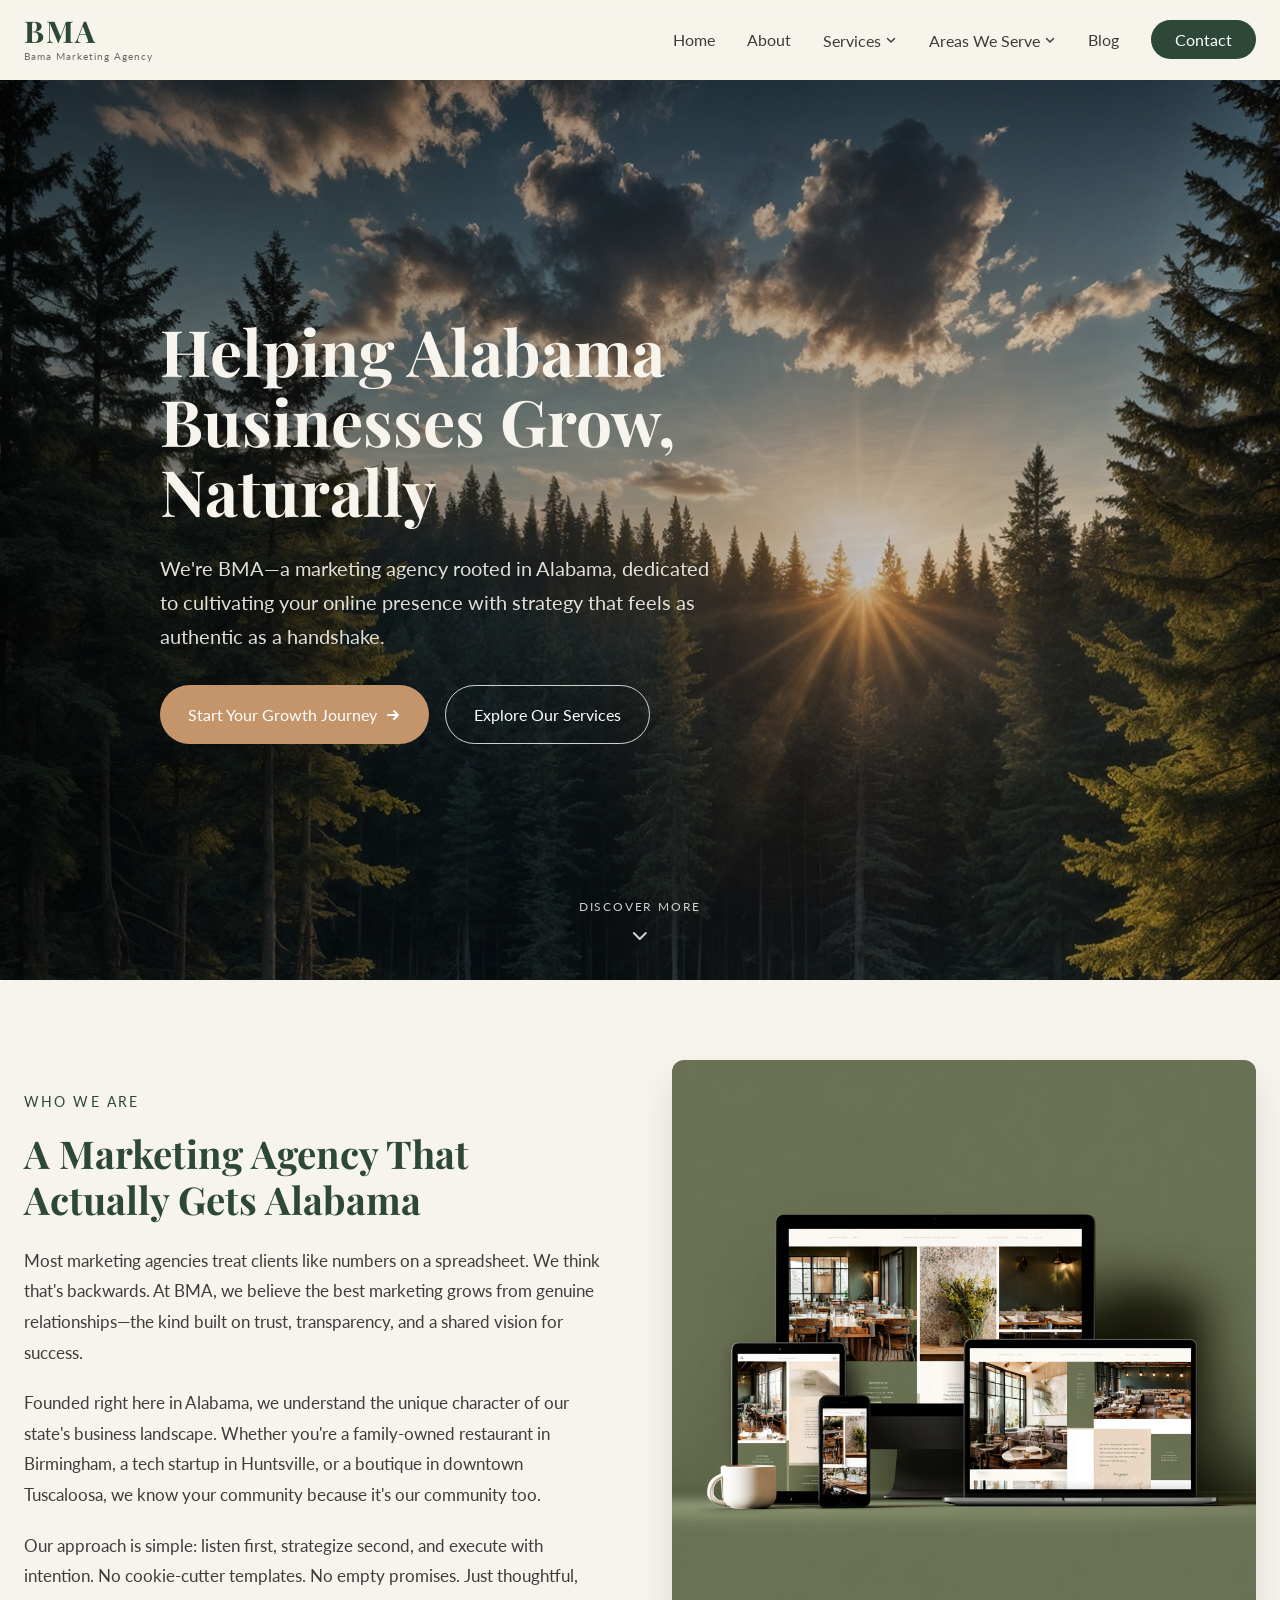
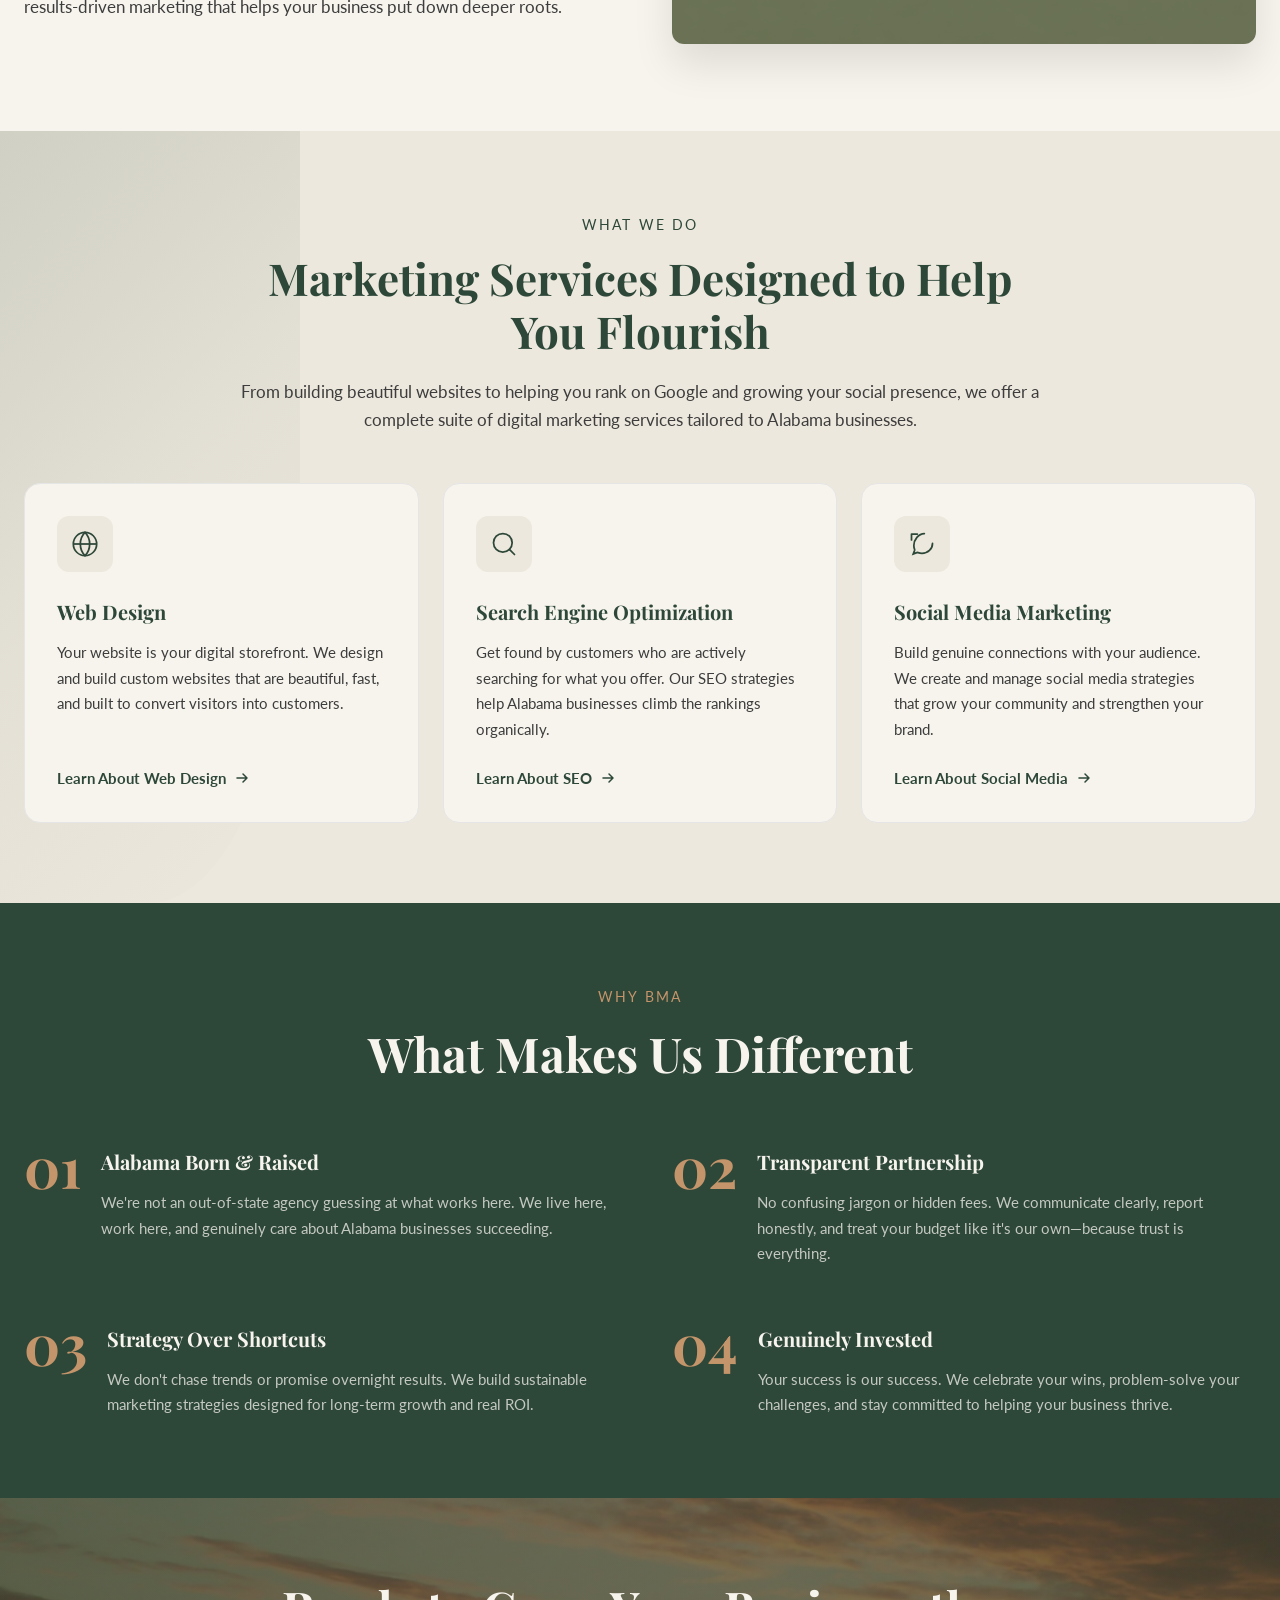
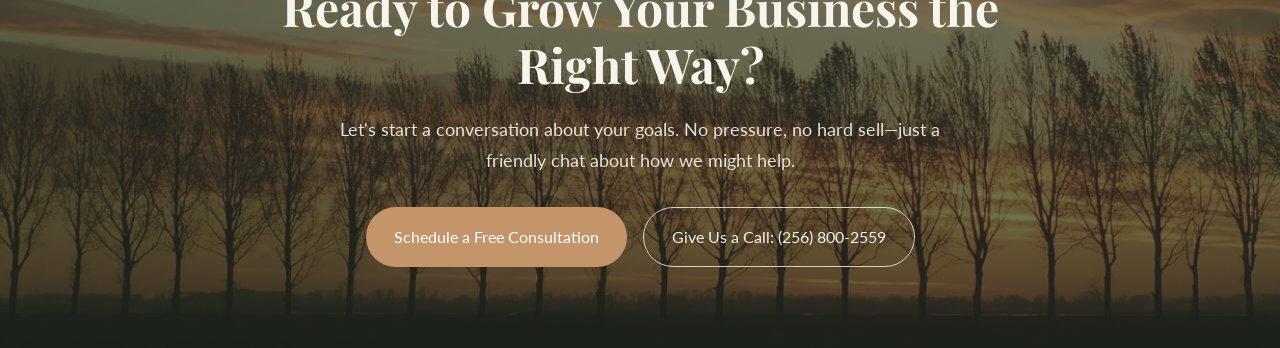
==== index.html @ 67db5b08 "Add consultation CTA section with background image Add "Ready to Grow Your Business the Right Way?" " ====
<!DOCTYPE html>
<html lang="en">
<head>
  <meta charset="UTF-8">
  <meta name="viewport" content="width=device-width, initial-scale=1.0">
  <title>BMA - Bama Marketing Agency</title>
  <link rel="preconnect" href="https://fonts.googleapis.com">
  <link rel="preconnect" href="https://fonts.gstatic.com" crossorigin>
  <link href="https://fonts.googleapis.com/css2?family=Lato:wght@400;700&family=Playfair+Display:wght@700&display=swap" rel="stylesheet">
  <link rel="stylesheet" href="styles.css">
</head>
<body>
  <nav class="main-nav">
    <div class="container">
      <!-- Logo -->
      <a href="/" class="logo">
        <span class="logo-text">BMA</span>
        <span class="logo-subtext">Bama Marketing Agency</span>
      </a>

      <!-- Desktop Navigation -->
      <ul class="nav-links">
        <li><a href="/" class="nav-link">Home</a></li>
        <li><a href="/about" class="nav-link">About</a></li>

        <!-- Services Dropdown -->
        <li class="dropdown">
          <button class="nav-link dropdown-trigger">
            Services
            <svg class="dropdown-chevron" width="12" height="12" viewBox="0 0 12 12" fill="none" xmlns="http://www.w3.org/2000/svg">
              <path d="M2.5 4.5L6 8L9.5 4.5" stroke="currentColor" stroke-width="1.5" stroke-linecap="round" stroke-linejoin="round"/>
            </svg>
          </button>
          <div class="dropdown-panel">
            <a href="/services/web-design" class="dropdown-link">Web Design</a>
            <a href="/services/seo" class="dropdown-link">SEO</a>
            <a href="/services/social-media" class="dropdown-link">Social Media</a>
          </div>
        </li>

        <!-- Areas Dropdown -->
        <li class="dropdown">
          <button class="nav-link dropdown-trigger">
            Areas We Serve
            <svg class="dropdown-chevron" width="12" height="12" viewBox="0 0 12 12" fill="none" xmlns="http://www.w3.org/2000/svg">
              <path d="M2.5 4.5L6 8L9.5 4.5" stroke="currentColor" stroke-width="1.5" stroke-linecap="round" stroke-linejoin="round"/>
            </svg>
          </button>
          <div class="dropdown-panel">
            <a href="/areas/huntsville" class="dropdown-link">Huntsville</a>
            <a href="/areas/birmingham" class="dropdown-link">Birmingham</a>
            <a href="/areas/tuscaloosa" class="dropdown-link">Tuscaloosa</a>
          </div>
        </li>

        <li><a href="/blog" class="nav-link">Blog</a></li>

        <li><a href="/contact" class="contact-btn">Contact</a></li>
      </ul>

      <!-- Mobile Menu Toggle -->
      <button class="mobile-menu-toggle" aria-label="Toggle mobile menu" aria-expanded="false">
        <span class="hamburger-icon">
          <span class="hamburger-line"></span>
          <span class="hamburger-line"></span>
          <span class="hamburger-line"></span>
        </span>
      </button>
    </div>
  </nav>

  <!-- Mobile Menu Overlay -->
  <div class="mobile-menu">
    <a href="/" class="mobile-nav-link">Home</a>
    <a href="/about" class="mobile-nav-link">About</a>

    <!-- Mobile Services Accordion -->
    <div class="mobile-accordion">
      <button class="mobile-accordion-header">
        Services
        <svg class="accordion-chevron" width="16" height="16" viewBox="0 0 12 12" fill="none" xmlns="http://www.w3.org/2000/svg">
          <path d="M2.5 4.5L6 8L9.5 4.5" stroke="currentColor" stroke-width="1.5" stroke-linecap="round" stroke-linejoin="round"/>
        </svg>
      </button>
      <div class="mobile-accordion-content">
        <a href="/services/web-design" class="mobile-accordion-link">Web Design</a>
        <a href="/services/seo" class="mobile-accordion-link">SEO</a>
        <a href="/services/social-media" class="mobile-accordion-link">Social Media</a>
      </div>
    </div>

    <!-- Mobile Areas Accordion -->
    <div class="mobile-accordion">
      <button class="mobile-accordion-header">
        Areas We Serve
        <svg class="accordion-chevron" width="16" height="16" viewBox="0 0 12 12" fill="none" xmlns="http://www.w3.org/2000/svg">
          <path d="M2.5 4.5L6 8L9.5 4.5" stroke="currentColor" stroke-width="1.5" stroke-linecap="round" stroke-linejoin="round"/>
        </svg>
      </button>
      <div class="mobile-accordion-content">
        <a href="/areas/huntsville" class="mobile-accordion-link">Huntsville</a>
        <a href="/areas/birmingham" class="mobile-accordion-link">Birmingham</a>
        <a href="/areas/tuscaloosa" class="mobile-accordion-link">Tuscaloosa</a>
      </div>
    </div>

    <a href="/blog" class="mobile-nav-link">Blog</a>

    <a href="/contact" class="mobile-contact-btn">Contact</a>
  </div>

  <!-- Main Content -->
  <main class="main-content">
    <!-- Hero Section -->
    <section class="hero">
      <div class="hero-background">
        <img src="images/forest.jpg" alt="Alabama forest landscape at sunset" class="hero-bg-image">
        <div class="hero-overlay"></div>
      </div>
      <div class="hero-content">
        <h1 class="hero-title">Helping Alabama Businesses Grow, Naturally</h1>
        <p class="hero-subtitle">We're BMA—a marketing agency rooted in Alabama, dedicated to cultivating your online presence with strategy that feels as authentic as a handshake.</p>
        <div class="hero-buttons">
          <a href="/contact" class="btn btn-primary">
            Start Your Growth Journey
            <svg width="16" height="16" viewBox="0 0 16 16" fill="none" xmlns="http://www.w3.org/2000/svg">
              <path d="M3 8H13M13 8L9 4M13 8L9 12" stroke="currentColor" stroke-width="2" stroke-linecap="round" stroke-linejoin="round"/>
            </svg>
          </a>
          <a href="/services" class="btn btn-outline">Explore Our Services</a>
        </div>
      </div>
      <div class="hero-scroll-indicator">
        <span>DISCOVER MORE</span>
        <svg width="24" height="24" viewBox="0 0 24 24" fill="none" xmlns="http://www.w3.org/2000/svg">
          <path d="M6 9L12 15L18 9" stroke="currentColor" stroke-width="2" stroke-linecap="round" stroke-linejoin="round"/>
        </svg>
      </div>
    </section>

    <!-- Who We Are Section -->
    <section class="about-section" id="about">
      <div class="about-container">
        <div class="about-content">
          <span class="section-label">Who We Are</span>
          <h2 class="about-title">A Marketing Agency That Actually Gets Alabama</h2>
          <div class="about-text">
            <p>Most marketing agencies treat clients like numbers on a spreadsheet. We think that's backwards. At BMA, we believe the best marketing grows from genuine relationships—the kind built on trust, transparency, and a shared vision for success.</p>
            <p>Founded right here in Alabama, we understand the unique character of our state's business landscape. Whether you're a family-owned restaurant in Birmingham, a tech startup in Huntsville, or a boutique in downtown Tuscaloosa, we know your community because it's our community too.</p>
            <p>Our approach is simple: listen first, strategize second, and execute with intention. No cookie-cutter templates. No empty promises. Just thoughtful, results-driven marketing that helps your business put down deeper roots.</p>
          </div>
        </div>
        <div class="about-image">
          <img src="images/showcase.png" alt="BMA website displayed on multiple devices">
        </div>
      </div>
    </section>

    <!-- Services Section -->
    <section class="services-section" id="services">
      <div class="services-decoration"></div>
      <div class="services-container">
        <div class="services-header">
          <span class="section-label">What We Do</span>
          <h2 class="services-title">Marketing Services Designed to Help You Flourish</h2>
          <p class="services-subtitle">From building beautiful websites to helping you rank on Google and growing your social presence, we offer a complete suite of digital marketing services tailored to Alabama businesses.</p>
        </div>

        <div class="services-grid">
          <!-- Web Design Card -->
          <div class="service-card">
            <div class="service-icon">
              <svg width="28" height="28" viewBox="0 0 24 24" fill="none" xmlns="http://www.w3.org/2000/svg">
                <circle cx="12" cy="12" r="10" stroke="currentColor" stroke-width="1.5"/>
                <path d="M2 12H22" stroke="currentColor" stroke-width="1.5"/>
                <path d="M12 2C14.5 4.5 16 8 16 12C16 16 14.5 19.5 12 22C9.5 19.5 8 16 8 12C8 8 9.5 4.5 12 2Z" stroke="currentColor" stroke-width="1.5"/>
              </svg>
            </div>
            <h3 class="service-title">Web Design</h3>
            <p class="service-description">Your website is your digital storefront. We design and build custom websites that are beautiful, fast, and built to convert visitors into customers.</p>
            <a href="/services/web-design" class="service-link">
              Learn About Web Design
              <svg width="16" height="16" viewBox="0 0 16 16" fill="none" xmlns="http://www.w3.org/2000/svg">
                <path d="M3 8H13M13 8L9 4M13 8L9 12" stroke="currentColor" stroke-width="1.5" stroke-linecap="round" stroke-linejoin="round"/>
              </svg>
            </a>
          </div>

          <!-- SEO Card -->
          <div class="service-card">
            <div class="service-icon">
              <svg width="28" height="28" viewBox="0 0 24 24" fill="none" xmlns="http://www.w3.org/2000/svg">
                <circle cx="11" cy="11" r="8" stroke="currentColor" stroke-width="1.5"/>
                <path d="M21 21L16.65 16.65" stroke="currentColor" stroke-width="1.5" stroke-linecap="round"/>
              </svg>
            </div>
            <h3 class="service-title">Search Engine Optimization</h3>
            <p class="service-description">Get found by customers who are actively searching for what you offer. Our SEO strategies help Alabama businesses climb the rankings organically.</p>
            <a href="/services/seo" class="service-link">
              Learn About SEO
              <svg width="16" height="16" viewBox="0 0 16 16" fill="none" xmlns="http://www.w3.org/2000/svg">
                <path d="M3 8H13M13 8L9 4M13 8L9 12" stroke="currentColor" stroke-width="1.5" stroke-linecap="round" stroke-linejoin="round"/>
              </svg>
            </a>
          </div>

          <!-- Social Media Card -->
          <div class="service-card">
            <div class="service-icon">
              <svg width="28" height="28" viewBox="0 0 24 24" fill="none" xmlns="http://www.w3.org/2000/svg">
                <path d="M21 11.5C21 16.1944 16.9706 20 12 20C10.8053 20 9.66406 19.7853 8.61538 19.3953C8.28173 19.2673 7.91203 19.2524 7.56771 19.3535L4.5 20.5L5.64646 17.4326C5.74724 17.1194 5.73711 16.7753 5.61726 16.4656C5.22069 15.4639 5 14.3696 5 13.2222C5 8.50904 9.02944 3 14 3" stroke="currentColor" stroke-width="1.5" stroke-linecap="round"/>
                <path d="M3 8.5L3 3.5L8 3.5" stroke="currentColor" stroke-width="1.5" stroke-linecap="round" stroke-linejoin="round"/>
              </svg>
            </div>
            <h3 class="service-title">Social Media Marketing</h3>
            <p class="service-description">Build genuine connections with your audience. We create and manage social media strategies that grow your community and strengthen your brand.</p>
            <a href="/services/social-media" class="service-link">
              Learn About Social Media
              <svg width="16" height="16" viewBox="0 0 16 16" fill="none" xmlns="http://www.w3.org/2000/svg">
                <path d="M3 8H13M13 8L9 4M13 8L9 12" stroke="currentColor" stroke-width="1.5" stroke-linecap="round" stroke-linejoin="round"/>
              </svg>
            </a>
          </div>
        </div>
      </div>
    </section>

    <!-- Why BMA Section -->
    <section class="why-section" id="why-bma">
      <div class="why-container">
        <div class="why-header">
          <span class="section-label section-label-light">Why BMA</span>
          <h2 class="why-title">What Makes Us Different</h2>
        </div>

        <div class="why-grid">
          <!-- Item 01 -->
          <div class="why-item">
            <span class="why-number">01</span>
            <div class="why-content">
              <h3 class="why-item-title">Alabama Born &amp; Raised</h3>
              <p class="why-item-text">We're not an out-of-state agency guessing at what works here. We live here, work here, and genuinely care about Alabama businesses succeeding.</p>
            </div>
          </div>

          <!-- Item 02 -->
          <div class="why-item">
            <span class="why-number">02</span>
            <div class="why-content">
              <h3 class="why-item-title">Transparent Partnership</h3>
              <p class="why-item-text">No confusing jargon or hidden fees. We communicate clearly, report honestly, and treat your budget like it's our own—because trust is everything.</p>
            </div>
          </div>

          <!-- Item 03 -->
          <div class="why-item">
            <span class="why-number">03</span>
            <div class="why-content">
              <h3 class="why-item-title">Strategy Over Shortcuts</h3>
              <p class="why-item-text">We don't chase trends or promise overnight results. We build sustainable marketing strategies designed for long-term growth and real ROI.</p>
            </div>
          </div>

          <!-- Item 04 -->
          <div class="why-item">
            <span class="why-number">04</span>
            <div class="why-content">
              <h3 class="why-item-title">Genuinely Invested</h3>
              <p class="why-item-text">Your success is our success. We celebrate your wins, problem-solve your challenges, and stay committed to helping your business thrive.</p>
            </div>
          </div>
        </div>
      </div>
    </section>

    <!-- Consultation CTA Section -->
    <section class="consultation-section" id="consultation">
      <div class="consultation-background">
        <img src="images/treeline.jpg" alt="Alabama treeline at sunset" class="consultation-bg-image">
        <div class="consultation-overlay"></div>
      </div>
      <div class="consultation-content">
        <h2 class="consultation-title">Ready to Grow Your Business the Right Way?</h2>
        <p class="consultation-subtitle">Let's start a conversation about your goals. No pressure, no hard sell—just a friendly chat about how we might help.</p>
        <div class="consultation-buttons">
          <a href="/contact" class="btn btn-primary">Schedule a Free Consultation</a>
          <a href="tel:2568002559" class="btn btn-outline-light">Give Us a Call: (256) 800-2559</a>
        </div>
      </div>
    </section>
  </main>

  <script src="script.js"></script>
</body>
</html>
---- styles.css ----
/* ===================================
   CSS Variables & Base Styles
   =================================== */

:root {
  /* Colors */
  --deep-forest-green: #2D4739;
  --warm-cream: #F7F4ED;
  --charcoal-brown: #3D3D3D;
  --warm-gray: #6B6B6B;
  --light-sand: #EDE8DD;
  --border-color: #E5E5E5;
  --terracotta: #C4956A;
  --terracotta-hover: #B8895E;

  /* Typography */
  --font-heading: 'Playfair Display', serif;
  --font-body: 'Lato', sans-serif;

  /* Spacing */
  --header-height: 80px;
  --container-padding: 1.5rem;
  --nav-gap: 2rem;
}

/* Reset */
*,
*::before,
*::after {
  box-sizing: border-box;
  margin: 0;
  padding: 0;
}

body {
  font-family: var(--font-body);
  background-color: var(--warm-cream);
  color: var(--charcoal-brown);
  line-height: 1.6;
}

a {
  text-decoration: none;
  color: inherit;
}

button {
  background: none;
  border: none;
  cursor: pointer;
  font-family: inherit;
}

ul {
  list-style: none;
}

/* ===================================
   Animations
   =================================== */

@keyframes fadeIn {
  from {
    opacity: 0;
    transform: translateY(10px);
  }
  to {
    opacity: 1;
    transform: translateY(0);
  }
}

.fade-in {
  animation: fadeIn 0.3s ease-out forwards;
}

/* ===================================
   Main Navigation
   =================================== */

.main-nav {
  position: fixed;
  top: 0;
  left: 0;
  right: 0;
  height: var(--header-height);
  background-color: rgba(247, 244, 237, 0.95);
  backdrop-filter: blur(8px);
  -webkit-backdrop-filter: blur(8px);
  z-index: 50;
  transition: background-color 0.3s ease, box-shadow 0.3s ease;
}

.main-nav.scrolled {
  background-color: var(--warm-cream);
  box-shadow: 0 4px 6px rgba(0, 0, 0, 0.1);
}

.main-nav .container {
  max-width: 1280px;
  margin: 0 auto;
  padding: 0 var(--container-padding);
  height: 100%;
  display: flex;
  align-items: center;
  justify-content: space-between;
}

/* ===================================
   Logo
   =================================== */

.logo {
  display: flex;
  flex-direction: column;
  text-decoration: none;
}

.logo-text {
  font-family: var(--font-heading);
  font-size: 1.875rem;
  font-weight: 700;
  color: var(--deep-forest-green);
  letter-spacing: 0.05em;
  line-height: 1;
}

.logo-subtext {
  font-family: var(--font-body);
  font-size: 10px;
  color: var(--warm-gray);
  letter-spacing: 0.1em;
  margin-top: 2px;
}

/* ===================================
   Desktop Navigation Links
   =================================== */

.nav-links {
  display: none;
  align-items: center;
  gap: var(--nav-gap);
}

@media (min-width: 1024px) {
  .nav-links {
    display: flex;
  }
}

.nav-link {
  font-family: var(--font-body);
  font-weight: 400;
  color: var(--charcoal-brown);
  position: relative;
  padding: 0.5rem 0;
  transition: color 0.2s ease;
  display: inline-flex;
  align-items: center;
  gap: 0.25rem;
}

.nav-link:hover {
  color: var(--deep-forest-green);
}

/* Underline animation for regular nav links */
.nav-links > li > a.nav-link::after {
  content: '';
  position: absolute;
  bottom: 0;
  left: 0;
  width: 100%;
  height: 2px;
  background: var(--deep-forest-green);
  transform: scaleX(0);
  transform-origin: right;
  transition: transform 0.3s ease;
}

.nav-links > li > a.nav-link:hover::after {
  transform: scaleX(1);
  transform-origin: left;
}

/* ===================================
   Dropdown Menu
   =================================== */

.dropdown {
  position: relative;
}

.dropdown-trigger {
  font-size: 1rem;
  display: inline-flex;
  align-items: center;
  gap: 0.25rem;
}

.dropdown-chevron {
  transition: transform 0.2s ease;
}

.dropdown:hover .dropdown-chevron,
.dropdown.keyboard-open .dropdown-chevron {
  transform: rotate(180deg);
}

.dropdown-panel {
  position: absolute;
  top: 100%;
  left: 50%;
  transform: translateX(-50%);
  padding-top: 8px;
  visibility: hidden;
  opacity: 0;
  transition: opacity 0.2s ease, visibility 0.2s ease;
}

.dropdown:hover .dropdown-panel,
.dropdown.keyboard-open .dropdown-panel {
  visibility: visible;
  opacity: 1;
}

.dropdown-panel::before {
  content: '';
  position: absolute;
  top: 0;
  left: 0;
  right: 0;
  height: 8px;
}

.dropdown-panel > a {
  display: block;
}

.dropdown-panel > a:first-child {
  border-radius: 12px 12px 0 0;
}

.dropdown-panel > a:last-child {
  border-radius: 0 0 12px 12px;
}

.dropdown-panel {
  width: 12rem;
}

.dropdown-panel > .dropdown-link:first-child {
  border-radius: 12px 12px 0 0;
}

.dropdown-panel > .dropdown-link:last-child {
  border-radius: 0 0 12px 12px;
}

/* Inner dropdown container */
.dropdown-panel {
  background: var(--warm-cream);
  border: 1px solid var(--border-color);
  border-radius: 12px;
  box-shadow: 0 10px 25px rgba(0, 0, 0, 0.15);
  padding: 8px 0;
  overflow: hidden;
}

.dropdown-link {
  display: block;
  padding: 12px 16px;
  color: var(--charcoal-brown);
  transition: background-color 0.2s ease, color 0.2s ease;
}

.dropdown-link:hover {
  background-color: var(--light-sand);
  color: var(--deep-forest-green);
}

/* ===================================
   Contact Button (Desktop)
   =================================== */

.contact-btn {
  background-color: var(--deep-forest-green);
  color: white !important;
  border-radius: 9999px;
  padding: 10px 24px;
  transition: background-color 0.2s ease;
}

.contact-btn:hover {
  background-color: rgba(45, 71, 57, 0.9);
}

/* Remove underline effect from contact button */
.contact-btn::after {
  display: none !important;
}

/* ===================================
   Mobile Menu Toggle
   =================================== */

.mobile-menu-toggle {
  display: flex;
  align-items: center;
  justify-content: center;
  width: 24px;
  height: 24px;
  padding: 0;
  z-index: 60;
}

@media (min-width: 1024px) {
  .mobile-menu-toggle {
    display: none;
  }
}

.hamburger-icon {
  display: flex;
  flex-direction: column;
  justify-content: space-between;
  width: 24px;
  height: 18px;
  position: relative;
}

.hamburger-line {
  display: block;
  width: 100%;
  height: 2px;
  background-color: var(--deep-forest-green);
  border-radius: 2px;
  transition: transform 0.3s ease, opacity 0.3s ease;
}

/* Hamburger to X animation */
.mobile-menu-toggle.active .hamburger-line:nth-child(1) {
  transform: translateY(8px) rotate(45deg);
}

.mobile-menu-toggle.active .hamburger-line:nth-child(2) {
  opacity: 0;
}

.mobile-menu-toggle.active .hamburger-line:nth-child(3) {
  transform: translateY(-8px) rotate(-45deg);
}

/* ===================================
   Mobile Menu Overlay
   =================================== */

.mobile-menu {
  position: fixed;
  top: var(--header-height);
  left: 0;
  right: 0;
  bottom: 0;
  background-color: var(--warm-cream);
  z-index: 40;
  display: none;
  flex-direction: column;
  align-items: center;
  padding-top: 32px;
  gap: 24px;
  overflow-y: auto;
}

.mobile-menu.active {
  display: flex;
  animation: fadeIn 0.3s ease-out forwards;
}

@media (min-width: 1024px) {
  .mobile-menu {
    display: none !important;
  }
}

/* ===================================
   Mobile Navigation Links
   =================================== */

.mobile-nav-link {
  font-family: var(--font-heading);
  font-size: 1.25rem;
  color: var(--charcoal-brown);
  transition: color 0.2s ease;
}

.mobile-nav-link:hover {
  color: var(--deep-forest-green);
}

/* ===================================
   Mobile Accordion
   =================================== */

.mobile-accordion {
  width: 100%;
  text-align: center;
}

.mobile-accordion-header {
  font-family: var(--font-heading);
  font-size: 1.25rem;
  color: var(--charcoal-brown);
  width: 100%;
  padding: 0 32px;
  display: inline-flex;
  align-items: center;
  justify-content: center;
  gap: 0.5rem;
  transition: color 0.2s ease;
}

.mobile-accordion-header:hover {
  color: var(--deep-forest-green);
}

.accordion-chevron {
  transition: transform 0.3s ease;
}

.mobile-accordion.active .accordion-chevron {
  transform: rotate(180deg);
}

.mobile-accordion-content {
  display: none;
  flex-direction: column;
  align-items: center;
  gap: 8px;
  padding: 16px 16px 0 16px;
  animation: fadeIn 0.3s ease-out forwards;
}

.mobile-accordion.active .mobile-accordion-content {
  display: flex;
}

.mobile-accordion-link {
  font-family: var(--font-body);
  font-size: 18px;
  color: var(--warm-gray);
  transition: color 0.2s ease;
}

.mobile-accordion-link:hover {
  color: var(--deep-forest-green);
}

/* ===================================
   Mobile Contact Button
   =================================== */

.mobile-contact-btn {
  background-color: var(--deep-forest-green);
  color: white;
  border-radius: 9999px;
  padding: 24px 32px;
  font-size: 18px;
  margin-top: 16px;
  transition: background-color 0.2s ease;
}

.mobile-contact-btn:hover {
  background-color: rgba(45, 71, 57, 0.9);
}

/* ===================================
   Main Content
   =================================== */

.main-content {
  padding-top: var(--header-height);
}

/* ===================================
   Hero Section
   =================================== */

.hero {
  position: relative;
  min-height: 100vh;
  display: flex;
  flex-direction: column;
  justify-content: center;
  overflow: hidden;
}

.hero-background {
  position: absolute;
  inset: 0;
  z-index: -1;
}

.hero-bg-image {
  width: 100%;
  height: 100%;
  object-fit: cover;
  object-position: center;
}

.hero-overlay {
  position: absolute;
  inset: 0;
  background: linear-gradient(
    to right,
    rgba(0, 0, 0, 0.5) 0%,
    rgba(0, 0, 0, 0.3) 50%,
    rgba(0, 0, 0, 0.1) 100%
  );
}

.hero-content {
  position: relative;
  z-index: 1;
  max-width: 700px;
  padding: 2rem var(--container-padding);
  margin-left: 5%;
}

@media (min-width: 768px) {
  .hero-content {
    margin-left: 8%;
    padding: 2rem;
  }
}

@media (min-width: 1024px) {
  .hero-content {
    margin-left: 10%;
  }
}

.hero-title {
  font-family: var(--font-heading);
  font-size: clamp(2.5rem, 5vw, 4rem);
  font-weight: 700;
  color: var(--warm-cream);
  line-height: 1.1;
  margin-bottom: 1.5rem;
}

.hero-subtitle {
  font-family: var(--font-body);
  font-size: clamp(1rem, 2vw, 1.25rem);
  color: rgba(247, 244, 237, 0.9);
  line-height: 1.7;
  margin-bottom: 2rem;
  max-width: 550px;
}

/* Hero Buttons */
.hero-buttons {
  display: flex;
  flex-wrap: wrap;
  gap: 1rem;
}

.btn {
  display: inline-flex;
  align-items: center;
  justify-content: center;
  gap: 0.5rem;
  font-family: var(--font-body);
  font-size: 1rem;
  font-weight: 400;
  padding: 1rem 1.75rem;
  border-radius: 9999px;
  transition: all 0.2s ease;
  text-decoration: none;
}

.btn-primary {
  background-color: var(--terracotta);
  color: white;
}

.btn-primary:hover {
  background-color: var(--terracotta-hover);
}

.btn-outline {
  background-color: transparent;
  color: white;
  border: 1.5px solid rgba(255, 255, 255, 0.8);
}

.btn-outline:hover {
  background-color: rgba(255, 255, 255, 0.1);
  border-color: white;
}

/* Scroll Indicator */
.hero-scroll-indicator {
  position: absolute;
  bottom: 2rem;
  left: 50%;
  transform: translateX(-50%);
  display: flex;
  flex-direction: column;
  align-items: center;
  gap: 0.5rem;
  color: rgba(255, 255, 255, 0.8);
  cursor: pointer;
  transition: color 0.2s ease;
}

.hero-scroll-indicator:hover {
  color: white;
}

.hero-scroll-indicator span {
  font-family: var(--font-body);
  font-size: 0.75rem;
  letter-spacing: 0.15em;
  font-weight: 400;
}

.hero-scroll-indicator svg {
  animation: bounceDown 2s infinite;
}

@keyframes bounceDown {
  0%, 20%, 50%, 80%, 100% {
    transform: translateY(0);
  }
  40% {
    transform: translateY(6px);
  }
  60% {
    transform: translateY(3px);
  }
}

/* ===================================
   About Section (Who We Are)
   =================================== */

.about-section {
  background-color: var(--warm-cream);
  padding: 5rem var(--container-padding);
}

.about-container {
  max-width: 1280px;
  margin: 0 auto;
  display: grid;
  grid-template-columns: 1fr;
  gap: 3rem;
  align-items: center;
}

@media (min-width: 1024px) {
  .about-container {
    grid-template-columns: 1fr 1fr;
    gap: 4rem;
  }
}

.about-content {
  order: 2;
}

@media (min-width: 1024px) {
  .about-content {
    order: 1;
  }
}

.section-label {
  display: inline-block;
  font-family: var(--font-body);
  font-size: 0.875rem;
  font-weight: 400;
  color: var(--deep-forest-green);
  text-transform: uppercase;
  letter-spacing: 0.15em;
  margin-bottom: 1rem;
}

.about-title {
  font-family: var(--font-heading);
  font-size: clamp(1.75rem, 3vw, 2.5rem);
  font-weight: 700;
  color: var(--deep-forest-green);
  line-height: 1.2;
  margin-bottom: 1.5rem;
}

.about-text {
  display: flex;
  flex-direction: column;
  gap: 1.25rem;
}

.about-text p {
  font-family: var(--font-body);
  font-size: 1rem;
  line-height: 1.8;
  color: var(--charcoal-brown);
}

@media (min-width: 768px) {
  .about-text p {
    font-size: 1.0625rem;
  }
}

.about-image {
  order: 1;
}

@media (min-width: 1024px) {
  .about-image {
    order: 2;
  }
}

.about-image img {
  width: 100%;
  height: auto;
  border-radius: 12px;
  box-shadow: 0 20px 40px rgba(0, 0, 0, 0.1);
}

/* ===================================
   Services Section (What We Do)
   =================================== */

.services-section {
  position: relative;
  background-color: var(--light-sand);
  padding: 5rem var(--container-padding);
  overflow: hidden;
}

.services-decoration {
  position: absolute;
  top: 0;
  left: 0;
  width: 200px;
  height: 100%;
  background: linear-gradient(
    135deg,
    rgba(45, 71, 57, 0.15) 0%,
    rgba(45, 71, 57, 0.05) 50%,
    transparent 100%
  );
  border-radius: 0 0 50% 0;
  pointer-events: none;
}

@media (min-width: 768px) {
  .services-decoration {
    width: 300px;
  }
}

.services-container {
  position: relative;
  max-width: 1280px;
  margin: 0 auto;
}

.services-header {
  text-align: center;
  max-width: 800px;
  margin: 0 auto 3rem;
}

.services-title {
  font-family: var(--font-heading);
  font-size: clamp(1.75rem, 4vw, 2.75rem);
  font-weight: 700;
  color: var(--deep-forest-green);
  line-height: 1.2;
  margin-bottom: 1.25rem;
}

.services-subtitle {
  font-family: var(--font-body);
  font-size: 1rem;
  line-height: 1.7;
  color: var(--charcoal-brown);
}

@media (min-width: 768px) {
  .services-subtitle {
    font-size: 1.0625rem;
  }
}

.services-grid {
  display: grid;
  grid-template-columns: 1fr;
  gap: 1.5rem;
}

@media (min-width: 768px) {
  .services-grid {
    grid-template-columns: repeat(2, 1fr);
  }
}

@media (min-width: 1024px) {
  .services-grid {
    grid-template-columns: repeat(3, 1fr);
  }
}

.service-card {
  background-color: var(--warm-cream);
  border: 1px solid var(--border-color);
  border-radius: 16px;
  padding: 2rem;
  display: flex;
  flex-direction: column;
  transition: box-shadow 0.3s ease, transform 0.3s ease;
}

.service-card:hover {
  box-shadow: 0 10px 30px rgba(0, 0, 0, 0.08);
  transform: translateY(-4px);
}

.service-icon {
  width: 56px;
  height: 56px;
  display: flex;
  align-items: center;
  justify-content: center;
  background-color: var(--light-sand);
  border-radius: 12px;
  margin-bottom: 1.5rem;
  color: var(--deep-forest-green);
}

.service-card .service-title {
  font-family: var(--font-heading);
  font-size: 1.25rem;
  font-weight: 700;
  color: var(--deep-forest-green);
  margin-bottom: 0.75rem;
}

.service-description {
  font-family: var(--font-body);
  font-size: 0.9375rem;
  line-height: 1.7;
  color: var(--charcoal-brown);
  margin-bottom: 1.5rem;
  flex-grow: 1;
}

.service-link {
  display: inline-flex;
  align-items: center;
  gap: 0.5rem;
  font-family: var(--font-body);
  font-size: 0.9375rem;
  font-weight: 700;
  color: var(--deep-forest-green);
  text-decoration: none;
  transition: gap 0.2s ease;
}

.service-link:hover {
  gap: 0.75rem;
}

.service-link svg {
  transition: transform 0.2s ease;
}

.service-link:hover svg {
  transform: translateX(2px);
}

/* ===================================
   Why BMA Section
   =================================== */

.why-section {
  background-color: var(--deep-forest-green);
  padding: 5rem var(--container-padding);
}

.why-container {
  max-width: 1280px;
  margin: 0 auto;
}

.why-header {
  text-align: center;
  margin-bottom: 3.5rem;
}

.section-label-light {
  color: var(--terracotta);
}

.why-title {
  font-family: var(--font-heading);
  font-size: clamp(2rem, 4vw, 3rem);
  font-weight: 700;
  color: var(--warm-cream);
  line-height: 1.2;
}

.why-grid {
  display: grid;
  grid-template-columns: 1fr;
  gap: 2.5rem;
}

@media (min-width: 768px) {
  .why-grid {
    grid-template-columns: repeat(2, 1fr);
    gap: 3rem 4rem;
  }
}

.why-item {
  display: flex;
  gap: 1.25rem;
  align-items: flex-start;
}

.why-number {
  font-family: var(--font-heading);
  font-size: clamp(2.5rem, 5vw, 3.5rem);
  font-weight: 700;
  color: var(--terracotta);
  line-height: 1;
  flex-shrink: 0;
}

.why-content {
  padding-top: 0.5rem;
}

.why-item-title {
  font-family: var(--font-heading);
  font-size: 1.25rem;
  font-weight: 700;
  color: var(--warm-cream);
  margin-bottom: 0.75rem;
}

.why-item-text {
  font-family: var(--font-body);
  font-size: 0.9375rem;
  line-height: 1.7;
  color: rgba(247, 244, 237, 0.75);
}

/* ===================================
   Content Sections (Generic)
   =================================== */

.content-section {
  min-height: 50vh;
  display: flex;
  align-items: center;
  justify-content: center;
  padding: 4rem 2rem;
  text-align: center;
  background-color: var(--warm-cream);
}

.content-section p {
  max-width: 600px;
  font-size: 1.25rem;
  line-height: 1.8;
  color: var(--charcoal-brown);
}

/* ===================================
   Consultation CTA Section
   =================================== */

.consultation-section {
  position: relative;
  min-height: 450px;
  display: flex;
  align-items: center;
  justify-content: center;
  overflow: hidden;
}

.consultation-background {
  position: absolute;
  inset: 0;
  z-index: -1;
}

.consultation-bg-image {
  width: 100%;
  height: 100%;
  object-fit: cover;
  object-position: center;
}

.consultation-overlay {
  position: absolute;
  inset: 0;
  background: linear-gradient(
    to bottom,
    rgba(45, 55, 40, 0.6) 0%,
    rgba(35, 45, 35, 0.7) 100%
  );
}

.consultation-content {
  position: relative;
  z-index: 1;
  text-align: center;
  max-width: 800px;
  padding: 4rem var(--container-padding);
}

.consultation-title {
  font-family: var(--font-heading);
  font-size: clamp(2rem, 4vw, 3rem);
  font-weight: 700;
  color: var(--warm-cream);
  line-height: 1.2;
  margin-bottom: 1.25rem;
}

.consultation-subtitle {
  font-family: var(--font-body);
  font-size: clamp(1rem, 2vw, 1.125rem);
  line-height: 1.7;
  color: rgba(247, 244, 237, 0.9);
  margin-bottom: 2rem;
  max-width: 600px;
  margin-left: auto;
  margin-right: auto;
}

.consultation-buttons {
  display: flex;
  flex-wrap: wrap;
  justify-content: center;
  gap: 1rem;
}

.btn-outline-light {
  background-color: transparent;
  color: var(--warm-cream);
  border: 1.5px solid rgba(247, 244, 237, 0.8);
}

.btn-outline-light:hover {
  background-color: rgba(247, 244, 237, 0.1);
  border-color: var(--warm-cream);
}
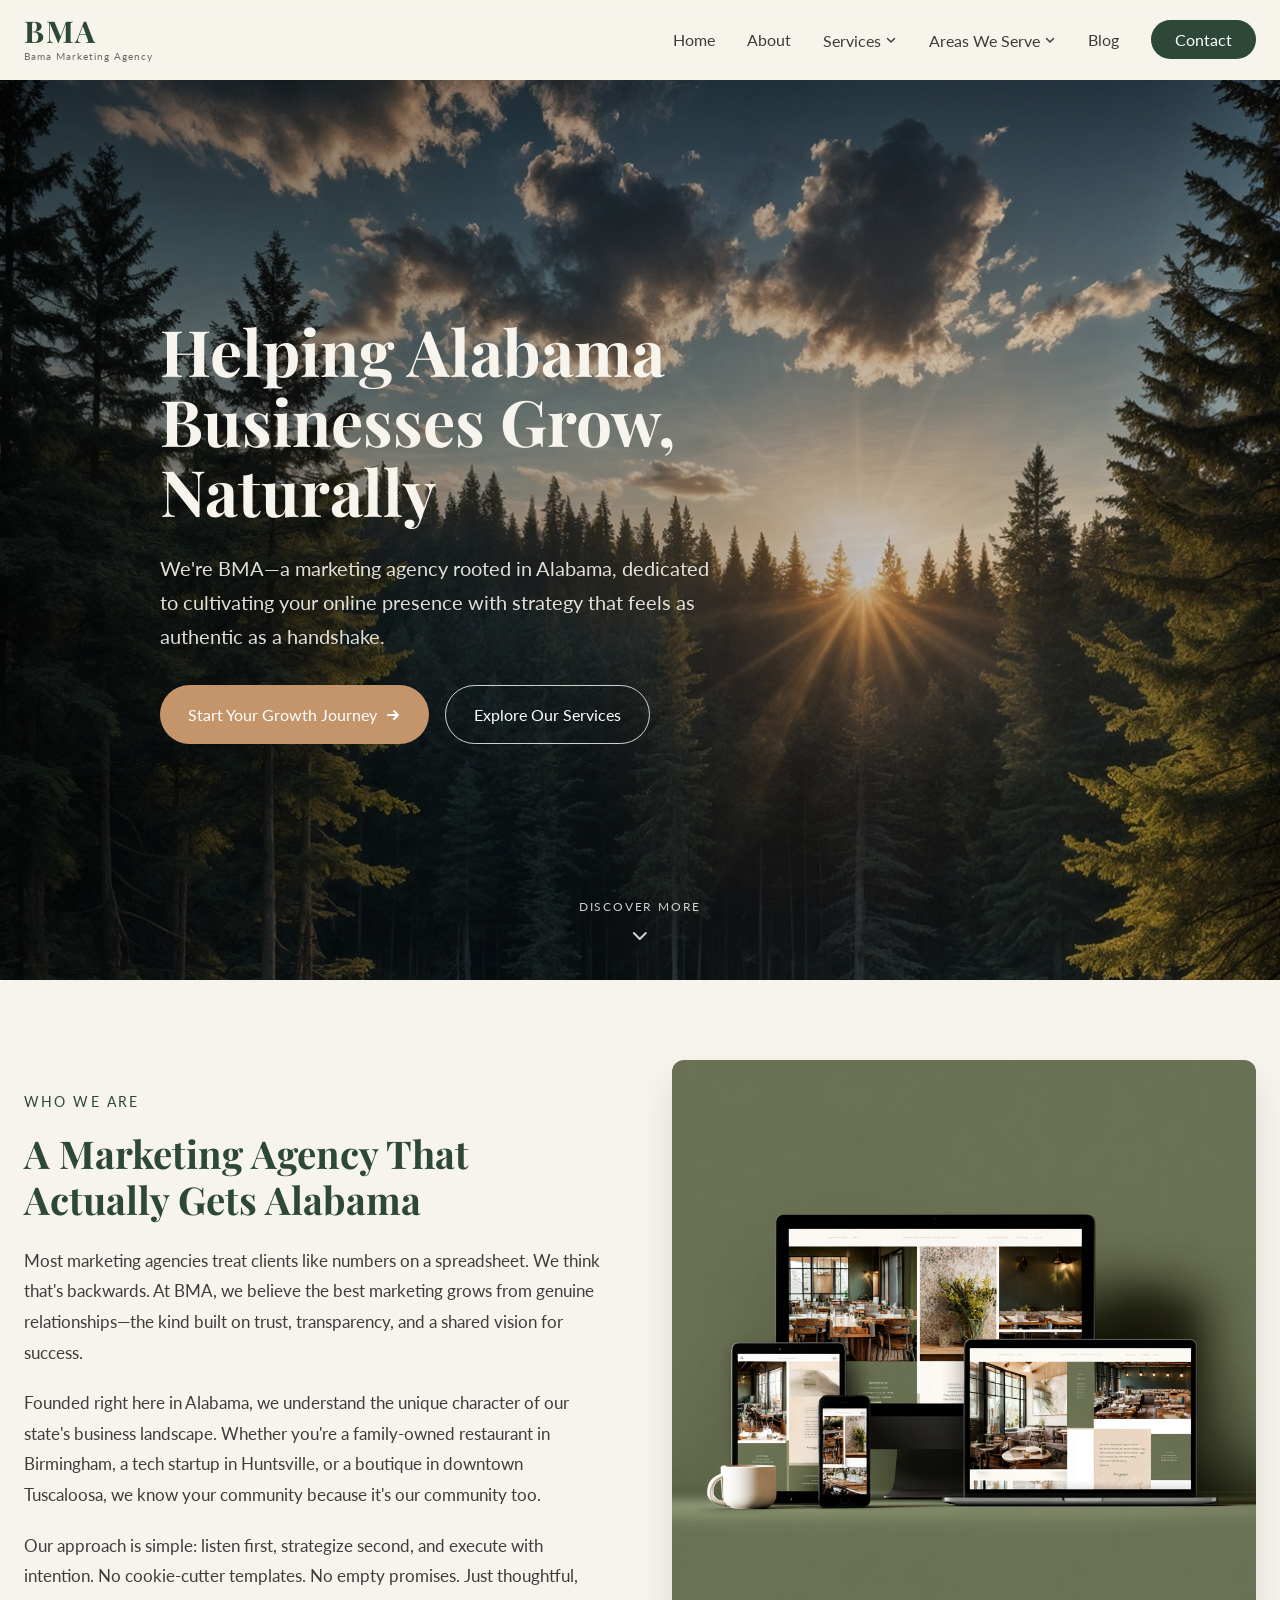
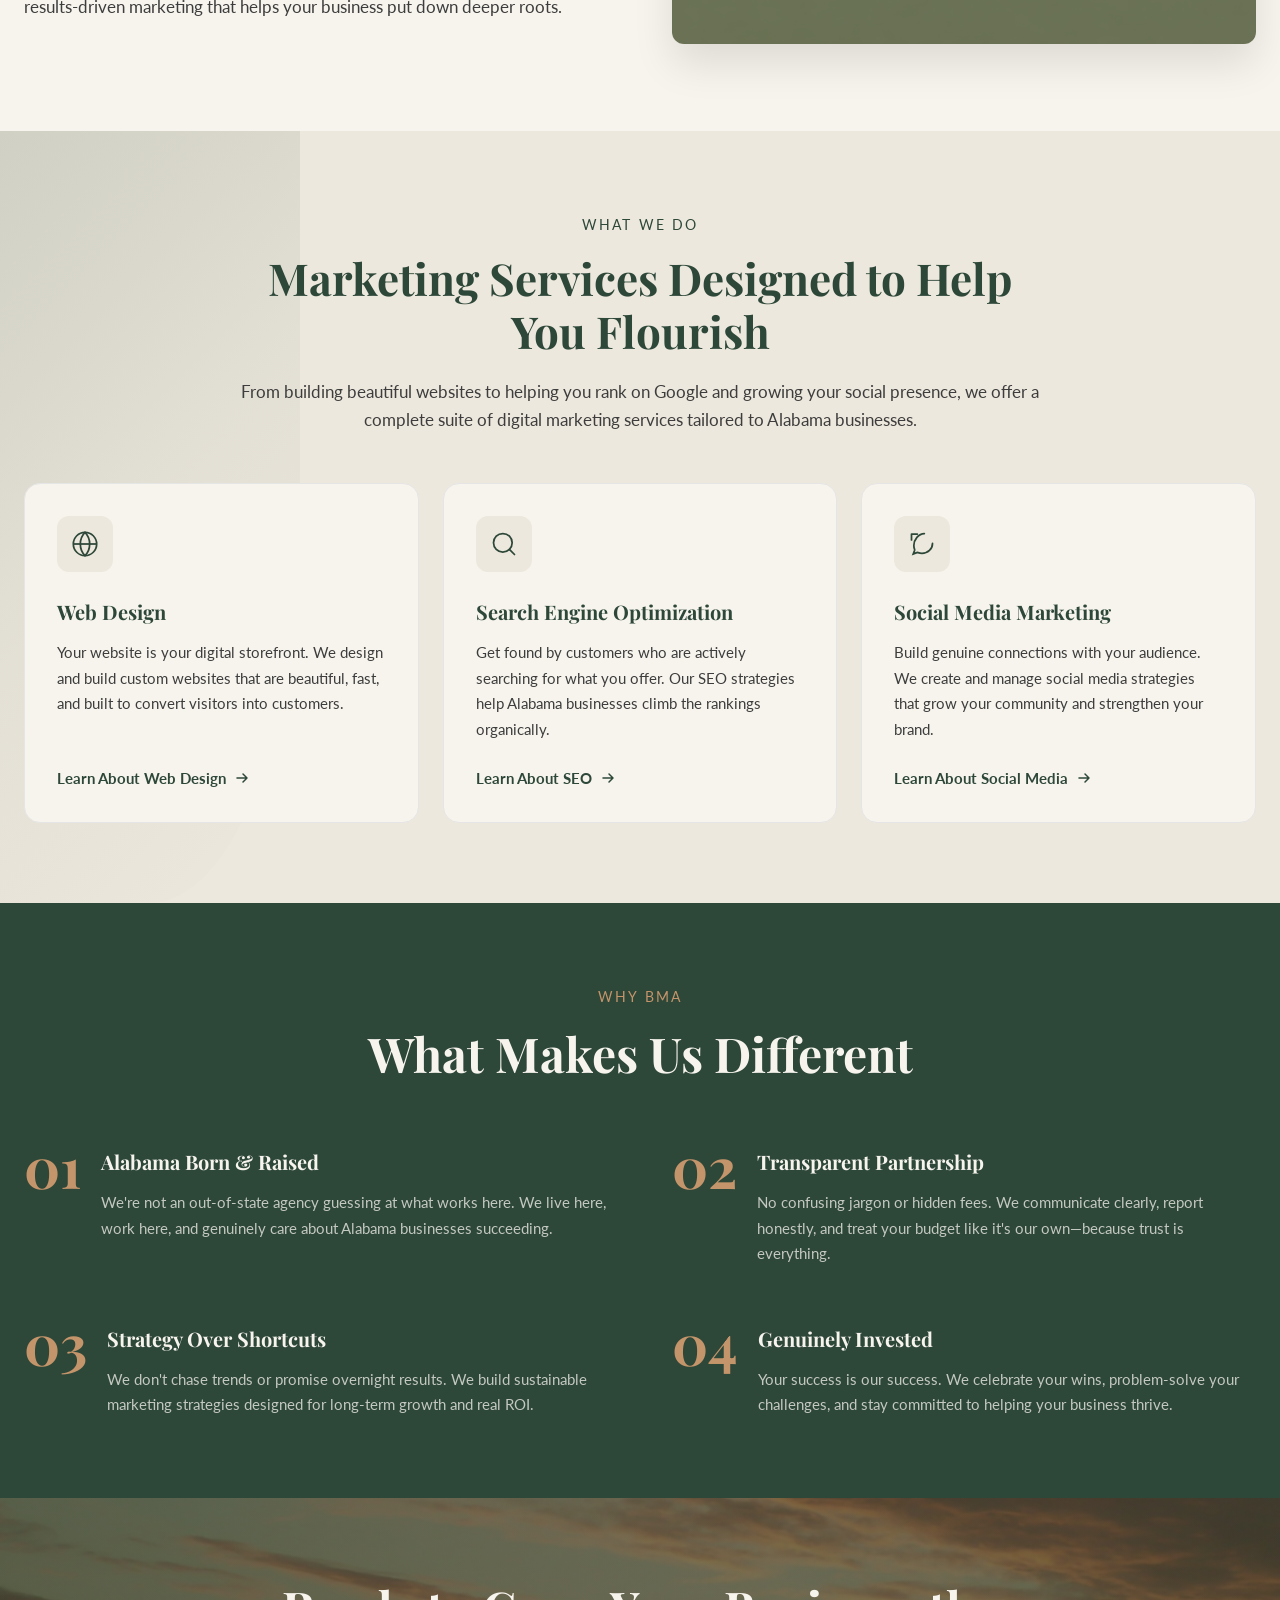
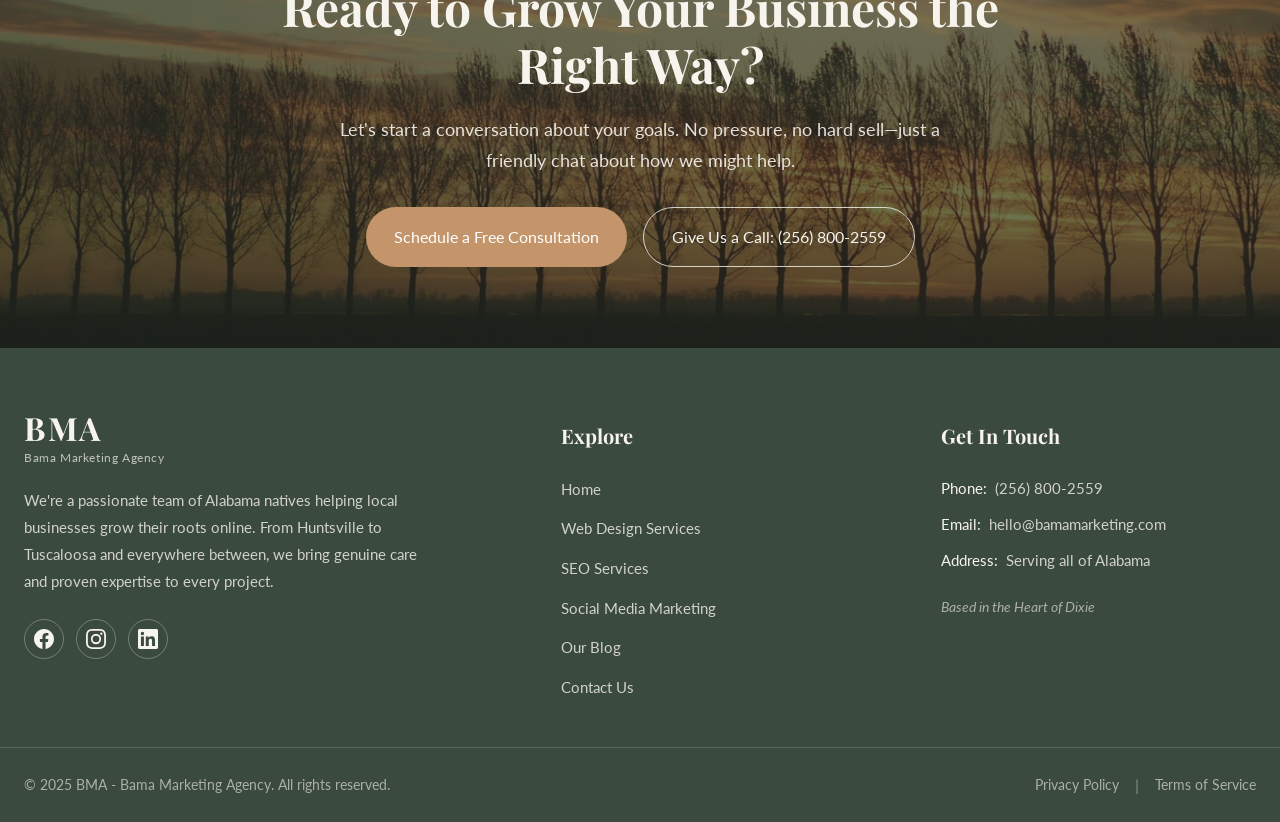
==== commit 7d1a8840: "Add footer section with brand, navigation, and contact info - Three-column layout with brand descrip" ====
--- a/index.html
+++ b/index.html
@@ -290,6 +290,84 @@
     </section>
   </main>
 
+  <!-- Footer -->
+  <footer class="site-footer">
+    <div class="footer-container">
+      <div class="footer-content">
+        <!-- Brand Column -->
+        <div class="footer-brand">
+          <a href="/" class="footer-logo">
+            <span class="footer-logo-text">BMA</span>
+            <span class="footer-logo-subtext">Bama Marketing Agency</span>
+          </a>
+          <p class="footer-description">We're a passionate team of Alabama natives helping local businesses grow their roots online. From Huntsville to Tuscaloosa and everywhere between, we bring genuine care and proven expertise to every project.</p>
+          <div class="footer-social">
+            <a href="https://facebook.com" class="social-link" aria-label="Facebook">
+              <svg width="20" height="20" viewBox="0 0 24 24" fill="currentColor" xmlns="http://www.w3.org/2000/svg">
+                <path d="M24 12.073c0-6.627-5.373-12-12-12s-12 5.373-12 12c0 5.99 4.388 10.954 10.125 11.854v-8.385H7.078v-3.47h3.047V9.43c0-3.007 1.792-4.669 4.533-4.669 1.312 0 2.686.235 2.686.235v2.953H15.83c-1.491 0-1.956.925-1.956 1.874v2.25h3.328l-.532 3.47h-2.796v8.385C19.612 23.027 24 18.062 24 12.073z"/>
+              </svg>
+            </a>
+            <a href="https://instagram.com" class="social-link" aria-label="Instagram">
+              <svg width="20" height="20" viewBox="0 0 24 24" fill="currentColor" xmlns="http://www.w3.org/2000/svg">
+                <path d="M12 2.163c3.204 0 3.584.012 4.85.07 3.252.148 4.771 1.691 4.919 4.919.058 1.265.069 1.645.069 4.849 0 3.205-.012 3.584-.069 4.849-.149 3.225-1.664 4.771-4.919 4.919-1.266.058-1.644.07-4.85.07-3.204 0-3.584-.012-4.849-.07-3.26-.149-4.771-1.699-4.919-4.92-.058-1.265-.07-1.644-.07-4.849 0-3.204.013-3.583.07-4.849.149-3.227 1.664-4.771 4.919-4.919 1.266-.057 1.645-.069 4.849-.069zM12 0C8.741 0 8.333.014 7.053.072 2.695.272.273 2.69.073 7.052.014 8.333 0 8.741 0 12c0 3.259.014 3.668.072 4.948.2 4.358 2.618 6.78 6.98 6.98C8.333 23.986 8.741 24 12 24c3.259 0 3.668-.014 4.948-.072 4.354-.2 6.782-2.618 6.979-6.98.059-1.28.073-1.689.073-4.948 0-3.259-.014-3.667-.072-4.947-.196-4.354-2.617-6.78-6.979-6.98C15.668.014 15.259 0 12 0zm0 5.838a6.162 6.162 0 100 12.324 6.162 6.162 0 000-12.324zM12 16a4 4 0 110-8 4 4 0 010 8zm6.406-11.845a1.44 1.44 0 100 2.881 1.44 1.44 0 000-2.881z"/>
+              </svg>
+            </a>
+            <a href="https://linkedin.com" class="social-link" aria-label="LinkedIn">
+              <svg width="20" height="20" viewBox="0 0 24 24" fill="currentColor" xmlns="http://www.w3.org/2000/svg">
+                <path d="M20.447 20.452h-3.554v-5.569c0-1.328-.027-3.037-1.852-3.037-1.853 0-2.136 1.445-2.136 2.939v5.667H9.351V9h3.414v1.561h.046c.477-.9 1.637-1.85 3.37-1.85 3.601 0 4.267 2.37 4.267 5.455v6.286zM5.337 7.433a2.062 2.062 0 01-2.063-2.065 2.064 2.064 0 112.063 2.065zm1.782 13.019H3.555V9h3.564v11.452zM22.225 0H1.771C.792 0 0 .774 0 1.729v20.542C0 23.227.792 24 1.771 24h20.451C23.2 24 24 23.227 24 22.271V1.729C24 .774 23.2 0 22.222 0h.003z"/>
+              </svg>
+            </a>
+          </div>
+        </div>
+
+        <!-- Explore Column -->
+        <div class="footer-nav">
+          <h4 class="footer-heading">Explore</h4>
+          <ul class="footer-links">
+            <li><a href="/">Home</a></li>
+            <li><a href="/services/web-design">Web Design Services</a></li>
+            <li><a href="/services/seo">SEO Services</a></li>
+            <li><a href="/services/social-media">Social Media Marketing</a></li>
+            <li><a href="/blog">Our Blog</a></li>
+            <li><a href="/contact">Contact Us</a></li>
+          </ul>
+        </div>
+
+        <!-- Contact Column -->
+        <div class="footer-contact">
+          <h4 class="footer-heading">Get In Touch</h4>
+          <ul class="footer-contact-list">
+            <li>
+              <span class="contact-label">Phone:</span>
+              <a href="tel:2568002559">(256) 800-2559</a>
+            </li>
+            <li>
+              <span class="contact-label">Email:</span>
+              <a href="mailto:hello@bamamarketing.com">hello@bamamarketing.com</a>
+            </li>
+            <li>
+              <span class="contact-label">Address:</span>
+              <span>Serving all of Alabama</span>
+            </li>
+          </ul>
+          <p class="footer-tagline">Based in the Heart of Dixie</p>
+        </div>
+      </div>
+    </div>
+
+    <!-- Footer Bottom -->
+    <div class="footer-bottom">
+      <div class="footer-bottom-container">
+        <p class="footer-copyright">&copy; 2025 BMA - Bama Marketing Agency. All rights reserved.</p>
+        <div class="footer-legal">
+          <a href="/privacy">Privacy Policy</a>
+          <span class="footer-divider">|</span>
+          <a href="/terms">Terms of Service</a>
+        </div>
+      </div>
+    </div>
+  </footer>
+
   <script src="script.js"></script>
 </body>
 </html>
--- a/styles.css
+++ b/styles.css
@@ -1065,3 +1065,212 @@
   background-color: rgba(247, 244, 237, 0.1);
   border-color: var(--warm-cream);
 }
+
+/* ===================================
+   Footer
+   =================================== */
+
+.site-footer {
+  background-color: #3a4a3f;
+}
+
+.footer-container {
+  max-width: 1280px;
+  margin: 0 auto;
+  padding: 4rem var(--container-padding) 3rem;
+}
+
+.footer-content {
+  display: grid;
+  grid-template-columns: 1fr;
+  gap: 3rem;
+}
+
+@media (min-width: 768px) {
+  .footer-content {
+    grid-template-columns: 1.5fr 1fr 1fr;
+    gap: 4rem;
+  }
+}
+
+/* Footer Brand Column */
+.footer-brand {
+  max-width: 400px;
+}
+
+.footer-logo {
+  display: flex;
+  flex-direction: column;
+  text-decoration: none;
+  margin-bottom: 1.25rem;
+}
+
+.footer-logo-text {
+  font-family: var(--font-heading);
+  font-size: 2rem;
+  font-weight: 700;
+  color: var(--warm-cream);
+  letter-spacing: 0.05em;
+  line-height: 1;
+}
+
+.footer-logo-subtext {
+  font-family: var(--font-body);
+  font-size: 0.75rem;
+  color: rgba(247, 244, 237, 0.7);
+  letter-spacing: 0.05em;
+  margin-top: 4px;
+}
+
+.footer-description {
+  font-family: var(--font-body);
+  font-size: 0.9375rem;
+  line-height: 1.8;
+  color: rgba(247, 244, 237, 0.8);
+  margin-bottom: 1.5rem;
+}
+
+.footer-social {
+  display: flex;
+  gap: 0.75rem;
+}
+
+.social-link {
+  display: flex;
+  align-items: center;
+  justify-content: center;
+  width: 40px;
+  height: 40px;
+  border-radius: 50%;
+  border: 1px solid rgba(247, 244, 237, 0.3);
+  color: var(--warm-cream);
+  transition: background-color 0.2s ease, border-color 0.2s ease;
+}
+
+.social-link:hover {
+  background-color: rgba(247, 244, 237, 0.1);
+  border-color: rgba(247, 244, 237, 0.5);
+}
+
+/* Footer Navigation Column */
+.footer-nav {
+  padding-top: 0.5rem;
+}
+
+.footer-heading {
+  font-family: var(--font-heading);
+  font-size: 1.25rem;
+  font-weight: 700;
+  color: var(--warm-cream);
+  margin-bottom: 1.5rem;
+}
+
+.footer-links {
+  display: flex;
+  flex-direction: column;
+  gap: 0.875rem;
+}
+
+.footer-links a {
+  font-family: var(--font-body);
+  font-size: 0.9375rem;
+  color: rgba(247, 244, 237, 0.8);
+  text-decoration: none;
+  transition: color 0.2s ease;
+}
+
+.footer-links a:hover {
+  color: var(--warm-cream);
+}
+
+/* Footer Contact Column */
+.footer-contact {
+  padding-top: 0.5rem;
+}
+
+.footer-contact-list {
+  display: flex;
+  flex-direction: column;
+  gap: 0.75rem;
+  margin-bottom: 1.5rem;
+}
+
+.footer-contact-list li {
+  font-family: var(--font-body);
+  font-size: 0.9375rem;
+  color: rgba(247, 244, 237, 0.8);
+}
+
+.contact-label {
+  color: var(--warm-cream);
+  margin-right: 0.25rem;
+}
+
+.footer-contact-list a {
+  color: rgba(247, 244, 237, 0.8);
+  text-decoration: none;
+  transition: color 0.2s ease;
+}
+
+.footer-contact-list a:hover {
+  color: var(--warm-cream);
+}
+
+.footer-tagline {
+  font-family: var(--font-body);
+  font-style: italic;
+  font-size: 0.875rem;
+  color: rgba(247, 244, 237, 0.6);
+}
+
+/* Footer Bottom */
+.footer-bottom {
+  border-top: 1px solid rgba(247, 244, 237, 0.15);
+}
+
+.footer-bottom-container {
+  max-width: 1280px;
+  margin: 0 auto;
+  padding: 1.5rem var(--container-padding);
+  display: flex;
+  flex-direction: column;
+  gap: 1rem;
+  align-items: center;
+  text-align: center;
+}
+
+@media (min-width: 768px) {
+  .footer-bottom-container {
+    flex-direction: row;
+    justify-content: space-between;
+    text-align: left;
+  }
+}
+
+.footer-copyright {
+  font-family: var(--font-body);
+  font-size: 0.875rem;
+  color: rgba(247, 244, 237, 0.6);
+}
+
+.footer-legal {
+  display: flex;
+  align-items: center;
+  gap: 1rem;
+}
+
+.footer-legal a {
+  font-family: var(--font-body);
+  font-size: 0.875rem;
+  color: rgba(247, 244, 237, 0.6);
+  text-decoration: none;
+  transition: color 0.2s ease;
+}
+
+.footer-legal a:hover {
+  color: var(--warm-cream);
+}
+
+.footer-divider {
+  color: rgba(247, 244, 237, 0.4);
+}
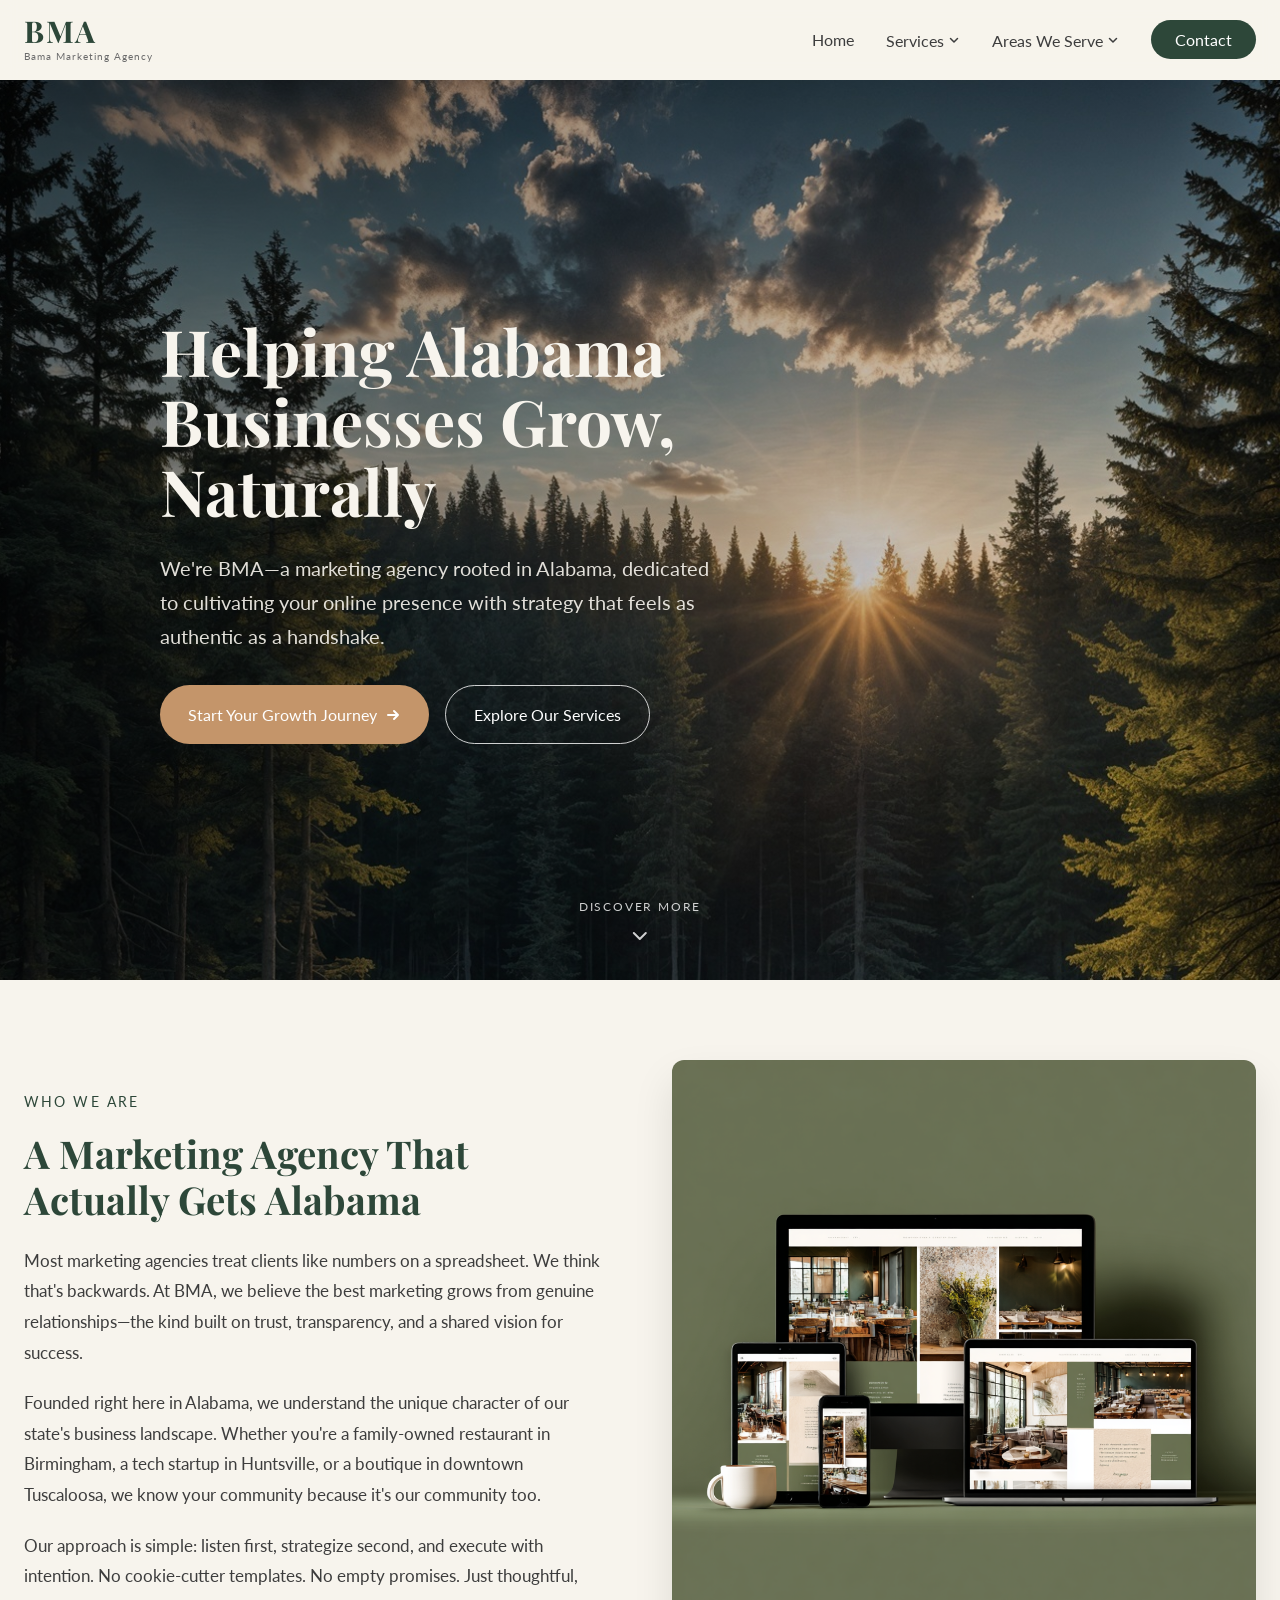
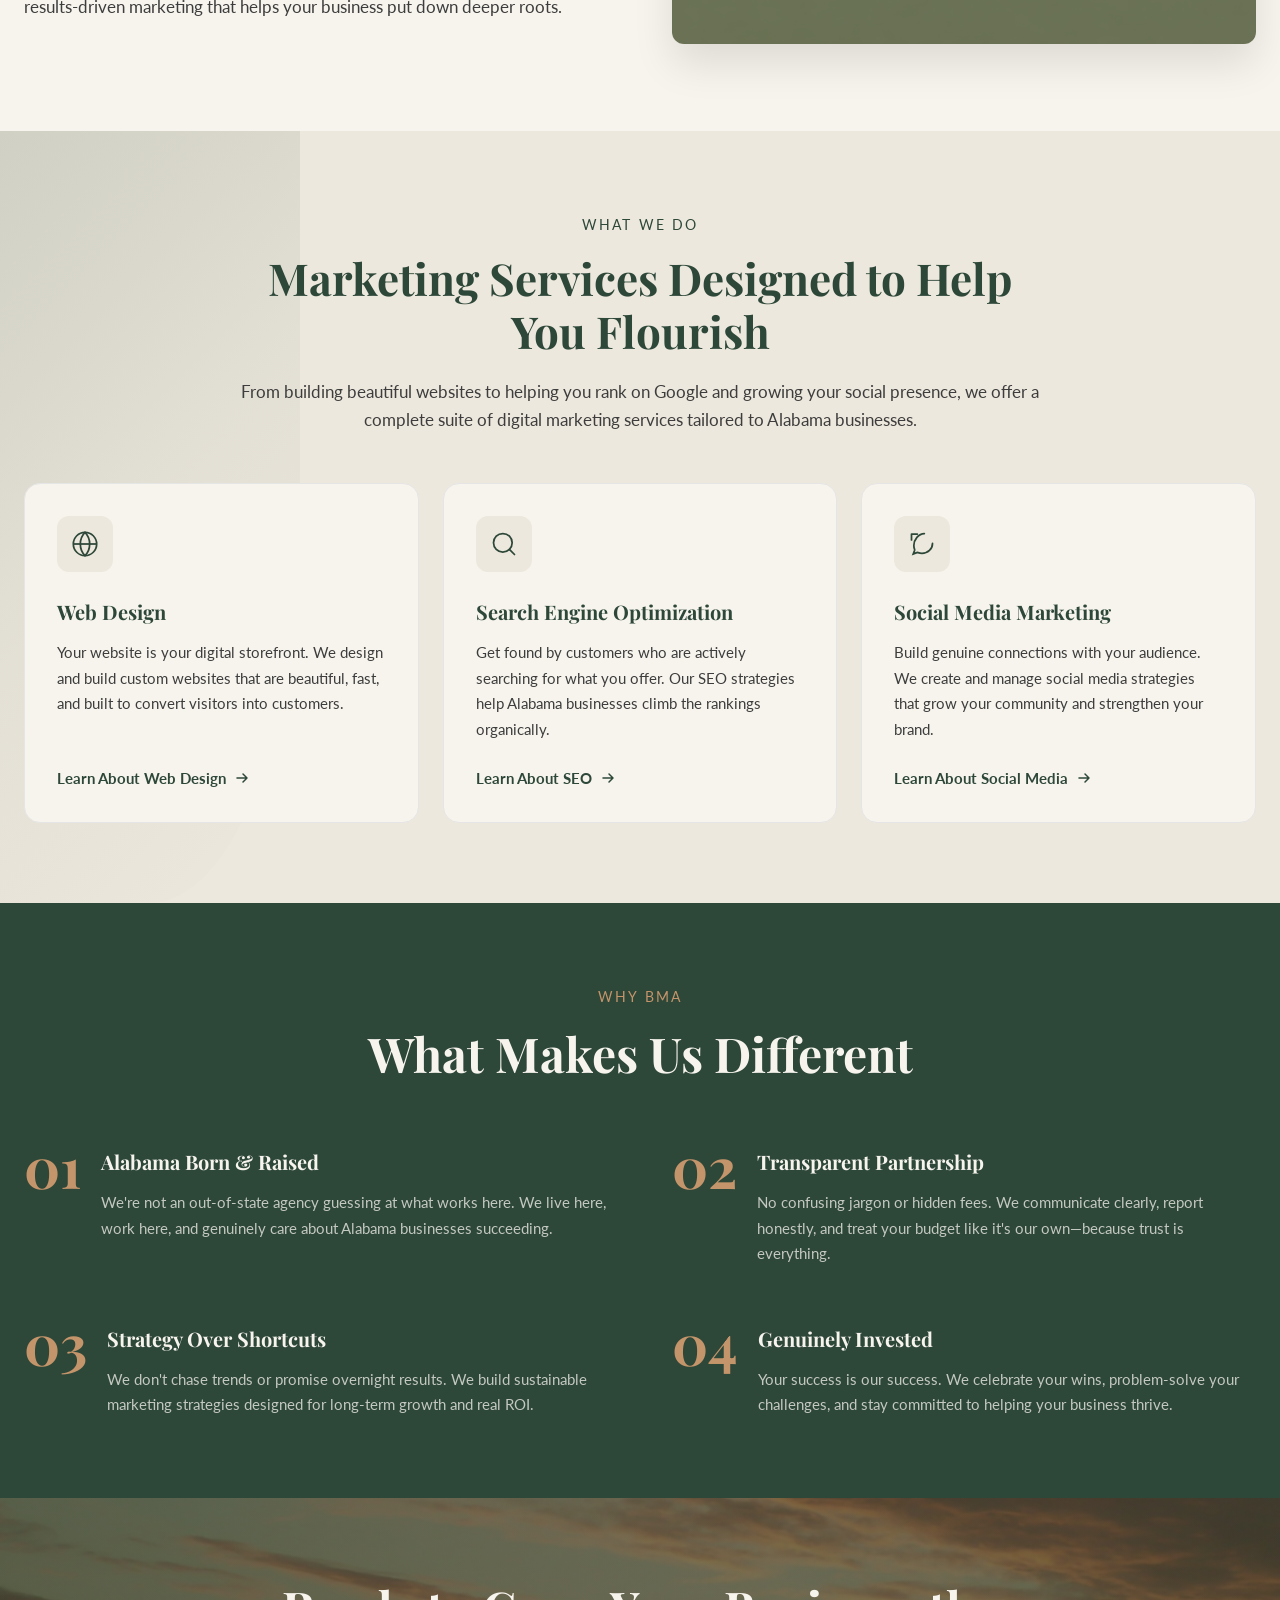
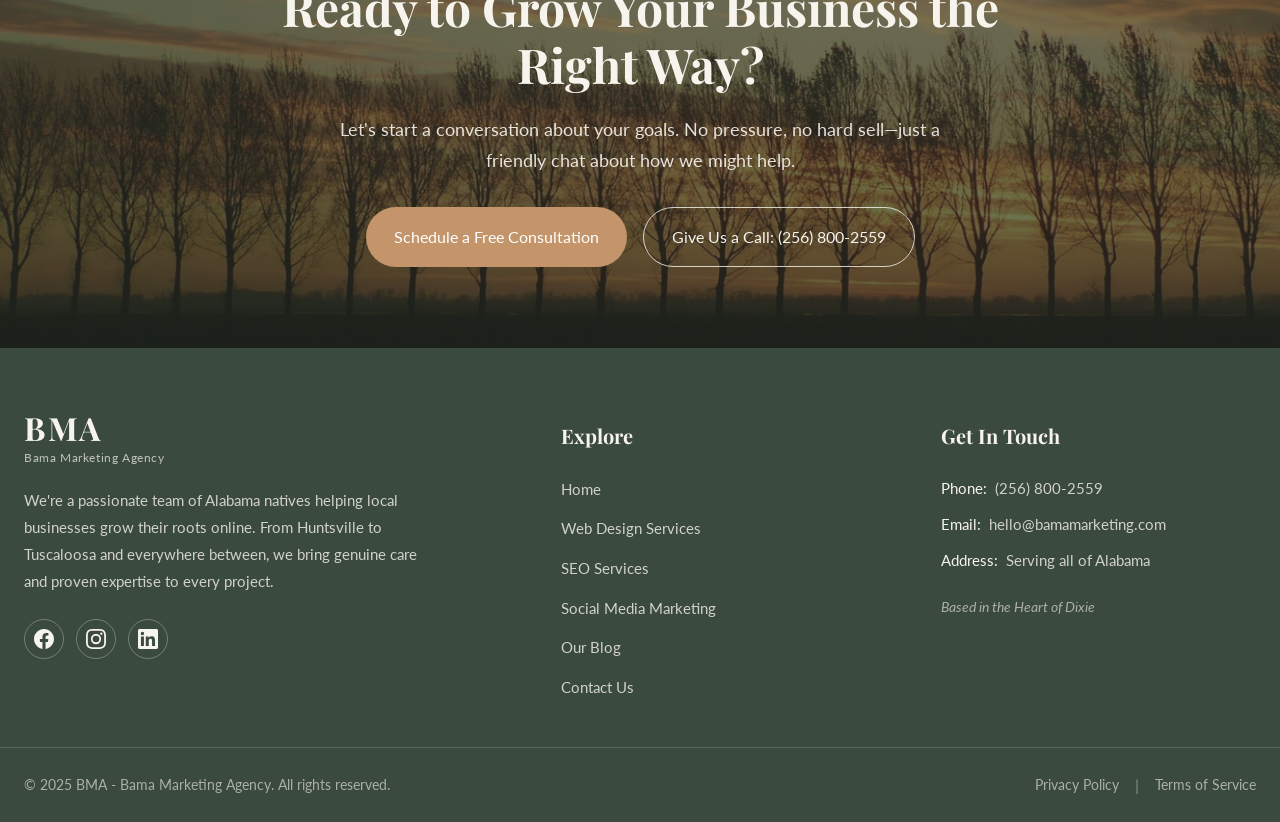
==== commit 8876407b: "Remove About and Blog links from navigation menu" ====
--- a/index.html
+++ b/index.html
@@ -21,7 +21,6 @@
       <!-- Desktop Navigation -->
       <ul class="nav-links">
         <li><a href="/" class="nav-link">Home</a></li>
-        <li><a href="/about" class="nav-link">About</a></li>
 
         <!-- Services Dropdown -->
         <li class="dropdown">
@@ -53,8 +52,6 @@
           </div>
         </li>
 
-        <li><a href="/blog" class="nav-link">Blog</a></li>
-
         <li><a href="/contact" class="contact-btn">Contact</a></li>
       </ul>
 
@@ -72,7 +69,6 @@
   <!-- Mobile Menu Overlay -->
   <div class="mobile-menu">
     <a href="/" class="mobile-nav-link">Home</a>
-    <a href="/about" class="mobile-nav-link">About</a>
 
     <!-- Mobile Services Accordion -->
     <div class="mobile-accordion">
@@ -103,8 +99,6 @@
         <a href="/areas/tuscaloosa" class="mobile-accordion-link">Tuscaloosa</a>
       </div>
     </div>
-
-    <a href="/blog" class="mobile-nav-link">Blog</a>
 
     <a href="/contact" class="mobile-contact-btn">Contact</a>
   </div>
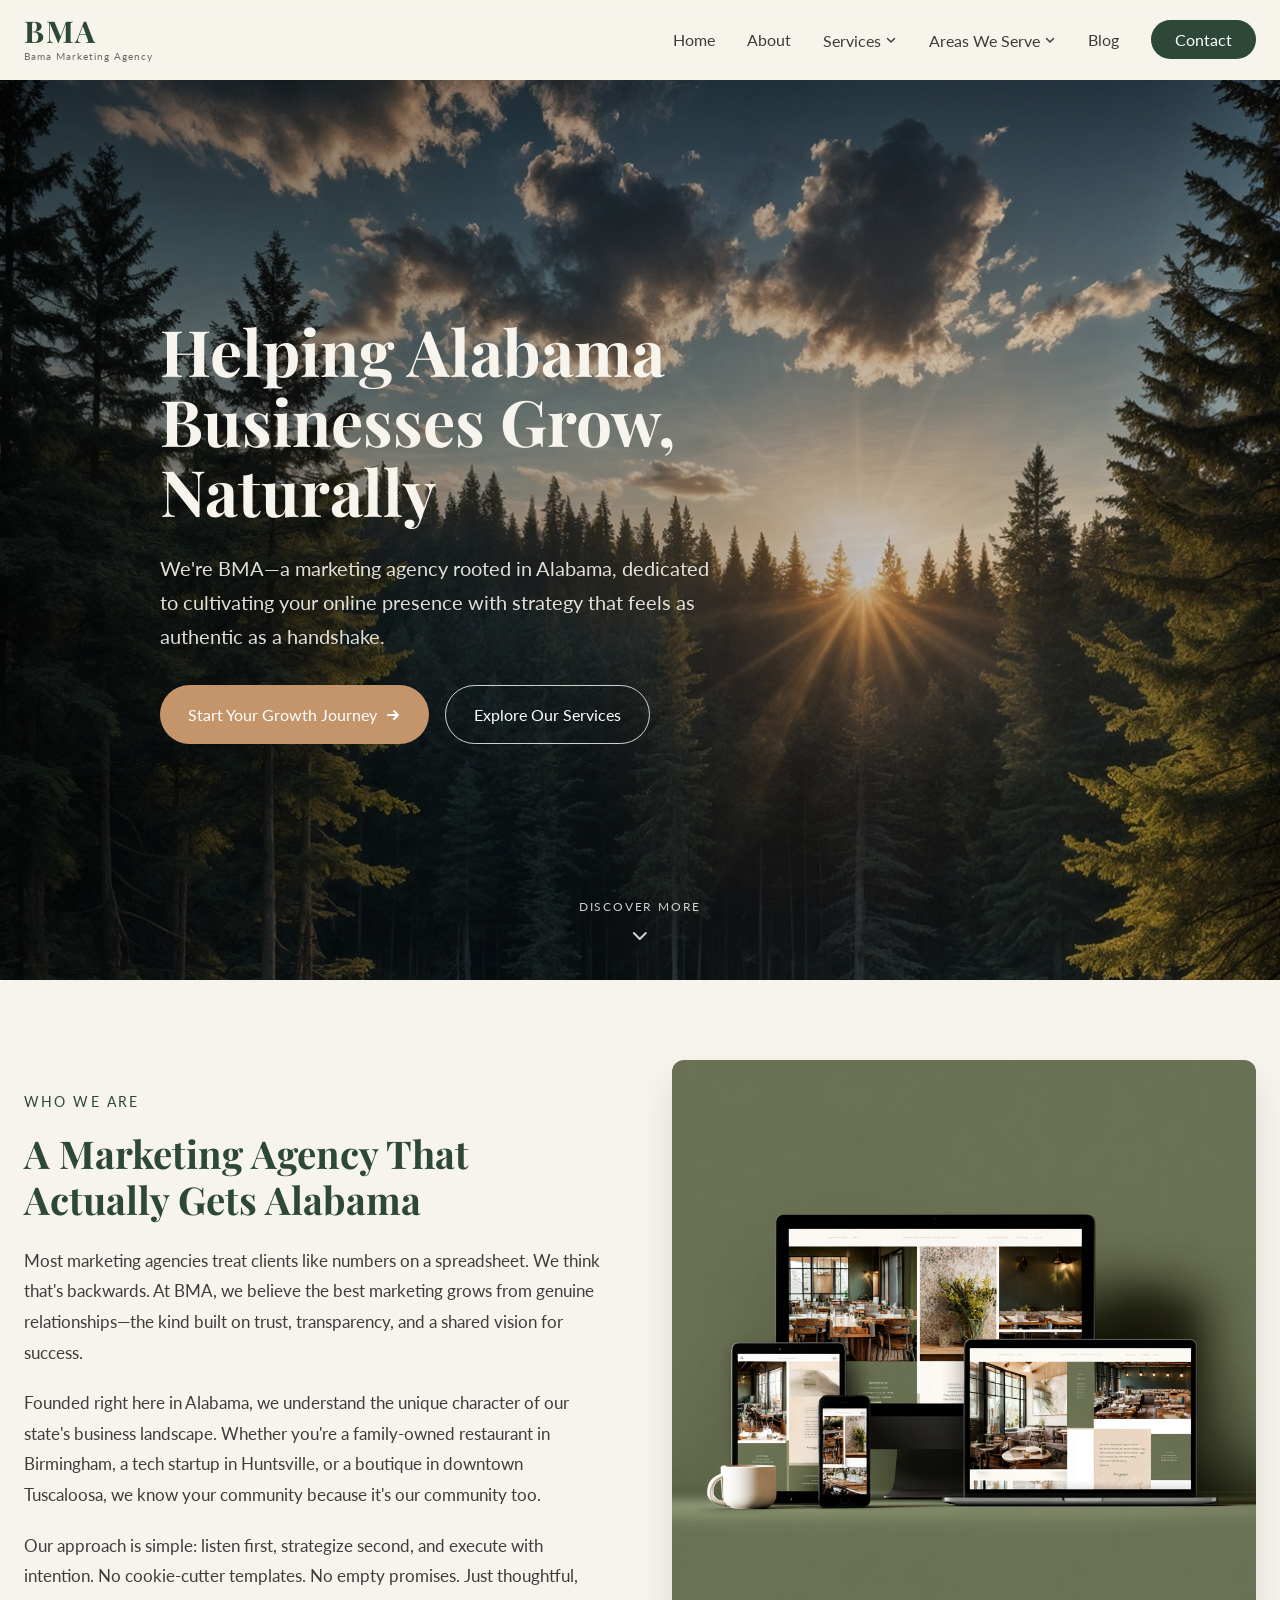
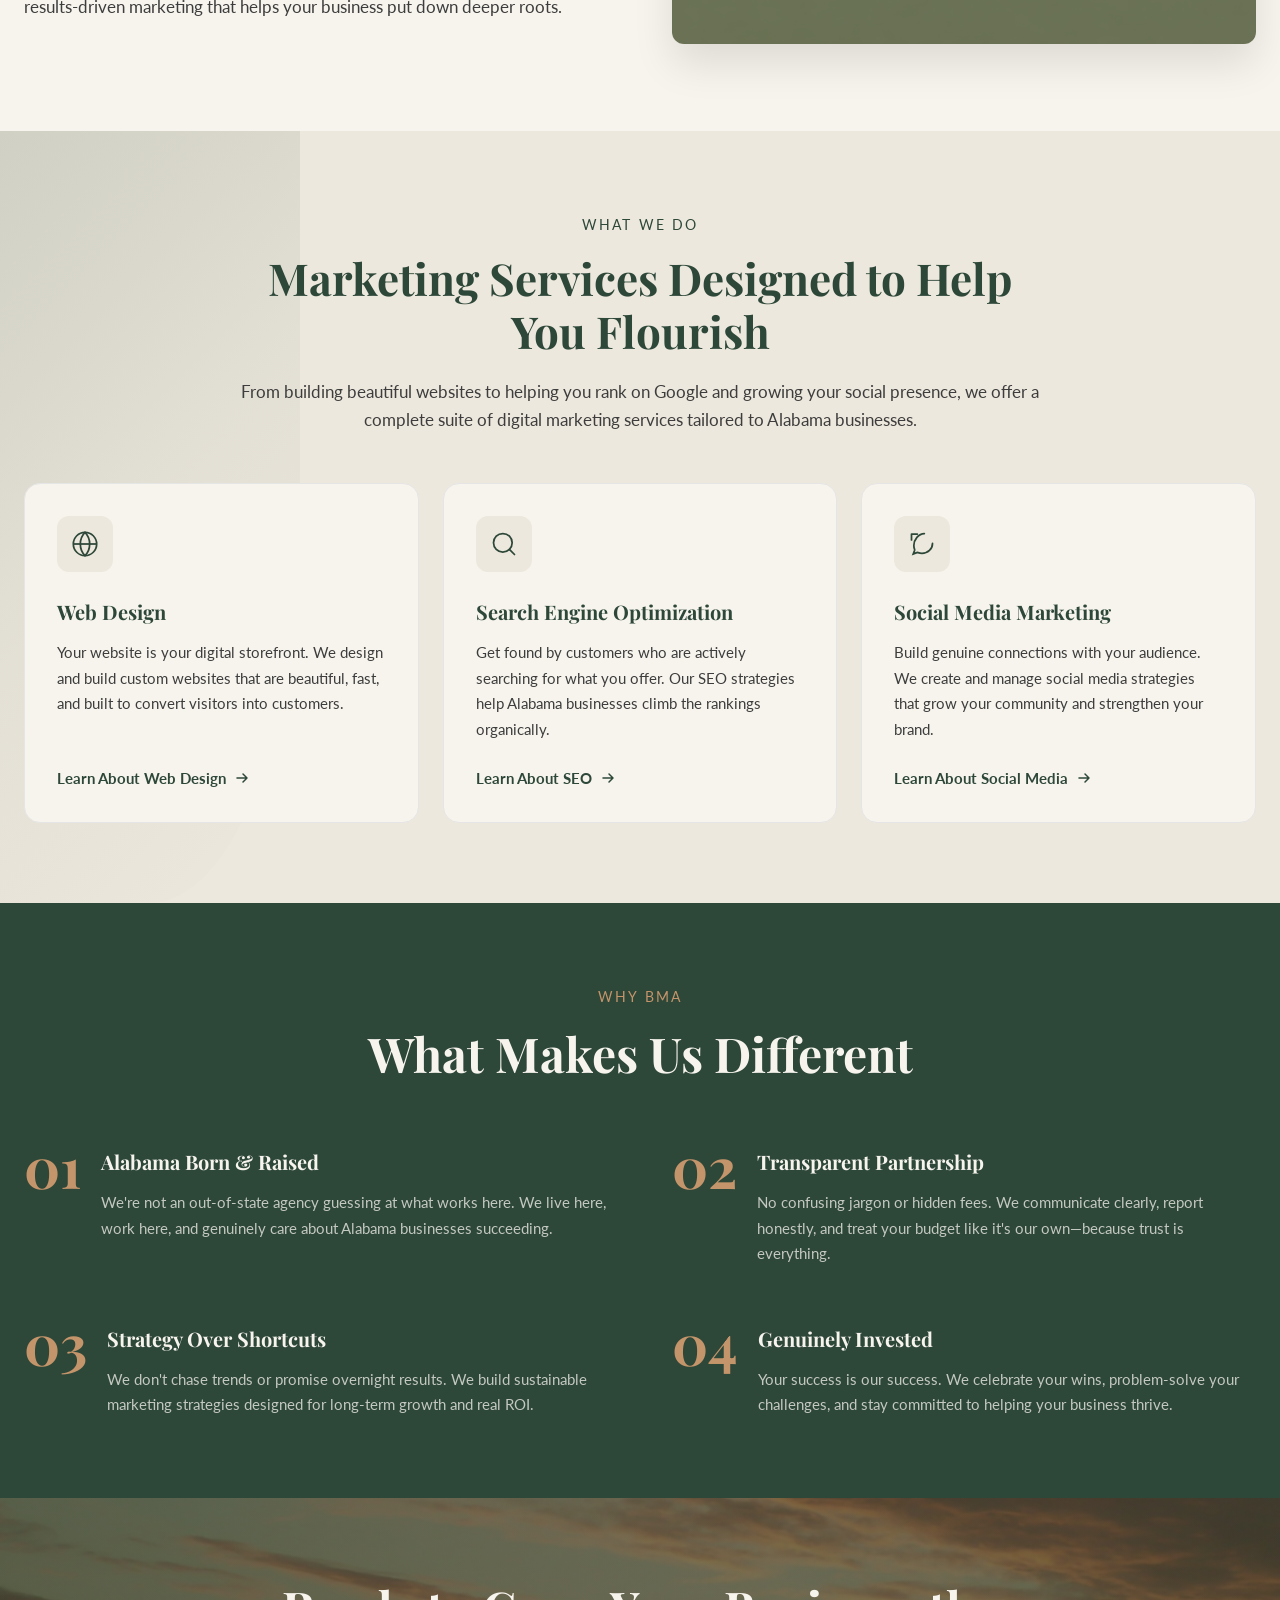
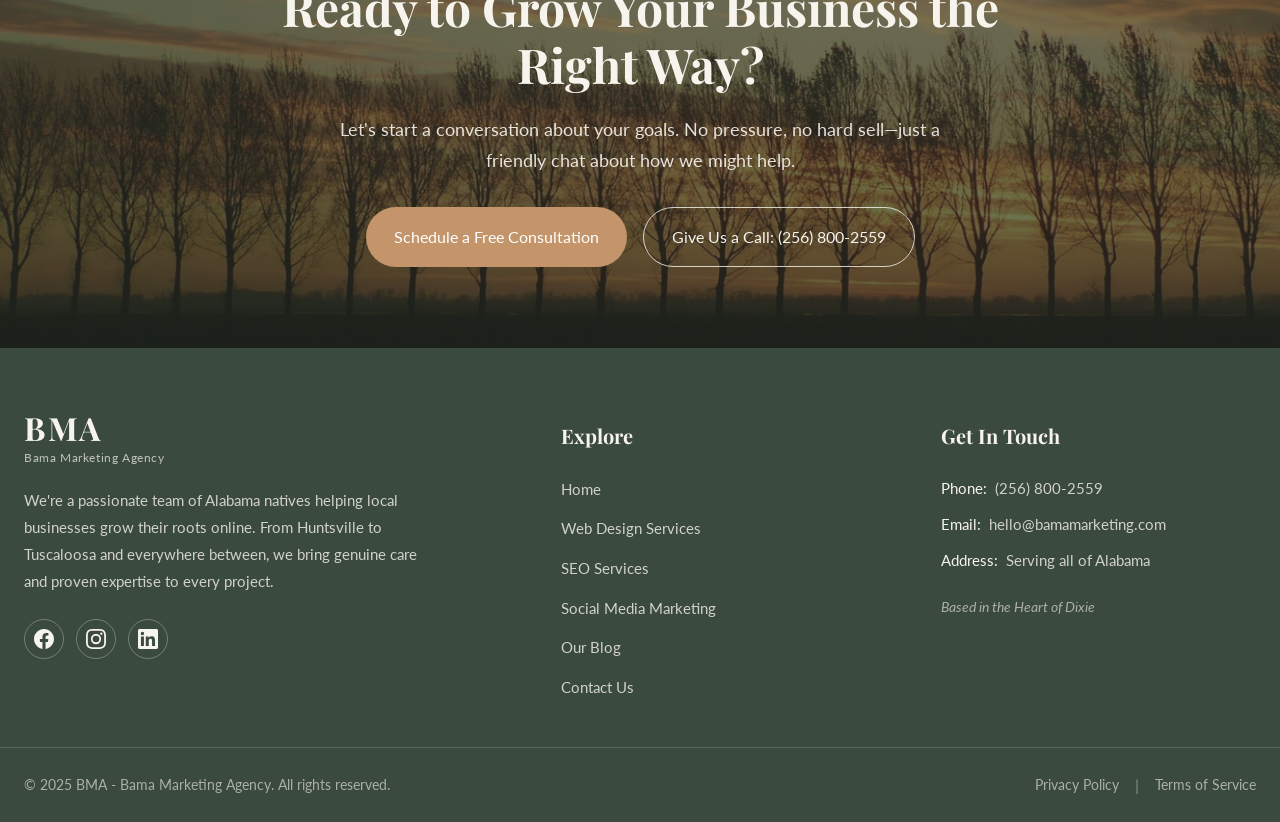
==== commit 6d41d9d0: "Fix navigation links to use relative paths Update all href links across 12 HTML files to use proper " ====
--- a/index.html
+++ b/index.html
@@ -13,14 +13,15 @@
   <nav class="main-nav">
     <div class="container">
       <!-- Logo -->
-      <a href="/" class="logo">
+      <a href="index.html" class="logo">
         <span class="logo-text">BMA</span>
         <span class="logo-subtext">Bama Marketing Agency</span>
       </a>
 
       <!-- Desktop Navigation -->
       <ul class="nav-links">
-        <li><a href="/" class="nav-link">Home</a></li>
+        <li><a href="index.html" class="nav-link">Home</a></li>
+        <li><a href="about.html" class="nav-link">About</a></li>
 
         <!-- Services Dropdown -->
         <li class="dropdown">
@@ -31,9 +32,9 @@
             </svg>
           </button>
           <div class="dropdown-panel">
-            <a href="/services/web-design" class="dropdown-link">Web Design</a>
-            <a href="/services/seo" class="dropdown-link">SEO</a>
-            <a href="/services/social-media" class="dropdown-link">Social Media</a>
+            <a href="web-design.html" class="dropdown-link">Web Design</a>
+            <a href="seo.html" class="dropdown-link">SEO</a>
+            <a href="social-media.html" class="dropdown-link">Social Media</a>
           </div>
         </li>
 
@@ -46,13 +47,15 @@
             </svg>
           </button>
           <div class="dropdown-panel">
-            <a href="/areas/huntsville" class="dropdown-link">Huntsville</a>
-            <a href="/areas/birmingham" class="dropdown-link">Birmingham</a>
-            <a href="/areas/tuscaloosa" class="dropdown-link">Tuscaloosa</a>
+            <a href="huntsville.html" class="dropdown-link">Huntsville</a>
+            <a href="birmingham.html" class="dropdown-link">Birmingham</a>
+            <a href="tuscaloosa.html" class="dropdown-link">Tuscaloosa</a>
           </div>
         </li>
 
-        <li><a href="/contact" class="contact-btn">Contact</a></li>
+        <li><a href="blog.html" class="nav-link">Blog</a></li>
+
+        <li><a href="contact.html" class="contact-btn">Contact</a></li>
       </ul>
 
       <!-- Mobile Menu Toggle -->
@@ -68,7 +71,8 @@
 
   <!-- Mobile Menu Overlay -->
   <div class="mobile-menu">
-    <a href="/" class="mobile-nav-link">Home</a>
+    <a href="index.html" class="mobile-nav-link">Home</a>
+    <a href="about.html" class="mobile-nav-link">About</a>
 
     <!-- Mobile Services Accordion -->
     <div class="mobile-accordion">
@@ -79,9 +83,9 @@
         </svg>
       </button>
       <div class="mobile-accordion-content">
-        <a href="/services/web-design" class="mobile-accordion-link">Web Design</a>
-        <a href="/services/seo" class="mobile-accordion-link">SEO</a>
-        <a href="/services/social-media" class="mobile-accordion-link">Social Media</a>
+        <a href="web-design.html" class="mobile-accordion-link">Web Design</a>
+        <a href="seo.html" class="mobile-accordion-link">SEO</a>
+        <a href="social-media.html" class="mobile-accordion-link">Social Media</a>
       </div>
     </div>
 
@@ -94,13 +98,15 @@
         </svg>
       </button>
       <div class="mobile-accordion-content">
-        <a href="/areas/huntsville" class="mobile-accordion-link">Huntsville</a>
-        <a href="/areas/birmingham" class="mobile-accordion-link">Birmingham</a>
-        <a href="/areas/tuscaloosa" class="mobile-accordion-link">Tuscaloosa</a>
-      </div>
-    </div>
-
-    <a href="/contact" class="mobile-contact-btn">Contact</a>
+        <a href="huntsville.html" class="mobile-accordion-link">Huntsville</a>
+        <a href="birmingham.html" class="mobile-accordion-link">Birmingham</a>
+        <a href="tuscaloosa.html" class="mobile-accordion-link">Tuscaloosa</a>
+      </div>
+    </div>
+
+    <a href="blog.html" class="mobile-nav-link">Blog</a>
+
+    <a href="contact.html" class="mobile-contact-btn">Contact</a>
   </div>
 
   <!-- Main Content -->
@@ -115,13 +121,13 @@
         <h1 class="hero-title">Helping Alabama Businesses Grow, Naturally</h1>
         <p class="hero-subtitle">We're BMA—a marketing agency rooted in Alabama, dedicated to cultivating your online presence with strategy that feels as authentic as a handshake.</p>
         <div class="hero-buttons">
-          <a href="/contact" class="btn btn-primary">
+          <a href="contact.html" class="btn btn-primary">
             Start Your Growth Journey
             <svg width="16" height="16" viewBox="0 0 16 16" fill="none" xmlns="http://www.w3.org/2000/svg">
               <path d="M3 8H13M13 8L9 4M13 8L9 12" stroke="currentColor" stroke-width="2" stroke-linecap="round" stroke-linejoin="round"/>
             </svg>
           </a>
-          <a href="/services" class="btn btn-outline">Explore Our Services</a>
+          <a href="web-design.html" class="btn btn-outline">Explore Our Services</a>
         </div>
       </div>
       <div class="hero-scroll-indicator">
@@ -172,7 +178,7 @@
             </div>
             <h3 class="service-title">Web Design</h3>
             <p class="service-description">Your website is your digital storefront. We design and build custom websites that are beautiful, fast, and built to convert visitors into customers.</p>
-            <a href="/services/web-design" class="service-link">
+            <a href="web-design.html" class="service-link">
               Learn About Web Design
               <svg width="16" height="16" viewBox="0 0 16 16" fill="none" xmlns="http://www.w3.org/2000/svg">
                 <path d="M3 8H13M13 8L9 4M13 8L9 12" stroke="currentColor" stroke-width="1.5" stroke-linecap="round" stroke-linejoin="round"/>
@@ -190,7 +196,7 @@
             </div>
             <h3 class="service-title">Search Engine Optimization</h3>
             <p class="service-description">Get found by customers who are actively searching for what you offer. Our SEO strategies help Alabama businesses climb the rankings organically.</p>
-            <a href="/services/seo" class="service-link">
+            <a href="seo.html" class="service-link">
               Learn About SEO
               <svg width="16" height="16" viewBox="0 0 16 16" fill="none" xmlns="http://www.w3.org/2000/svg">
                 <path d="M3 8H13M13 8L9 4M13 8L9 12" stroke="currentColor" stroke-width="1.5" stroke-linecap="round" stroke-linejoin="round"/>
@@ -208,7 +214,7 @@
             </div>
             <h3 class="service-title">Social Media Marketing</h3>
             <p class="service-description">Build genuine connections with your audience. We create and manage social media strategies that grow your community and strengthen your brand.</p>
-            <a href="/services/social-media" class="service-link">
+            <a href="social-media.html" class="service-link">
               Learn About Social Media
               <svg width="16" height="16" viewBox="0 0 16 16" fill="none" xmlns="http://www.w3.org/2000/svg">
                 <path d="M3 8H13M13 8L9 4M13 8L9 12" stroke="currentColor" stroke-width="1.5" stroke-linecap="round" stroke-linejoin="round"/>
@@ -277,7 +283,7 @@
         <h2 class="consultation-title">Ready to Grow Your Business the Right Way?</h2>
         <p class="consultation-subtitle">Let's start a conversation about your goals. No pressure, no hard sell—just a friendly chat about how we might help.</p>
         <div class="consultation-buttons">
-          <a href="/contact" class="btn btn-primary">Schedule a Free Consultation</a>
+          <a href="contact.html" class="btn btn-primary">Schedule a Free Consultation</a>
           <a href="tel:2568002559" class="btn btn-outline-light">Give Us a Call: (256) 800-2559</a>
         </div>
       </div>
@@ -290,7 +296,7 @@
       <div class="footer-content">
         <!-- Brand Column -->
         <div class="footer-brand">
-          <a href="/" class="footer-logo">
+          <a href="index.html" class="footer-logo">
             <span class="footer-logo-text">BMA</span>
             <span class="footer-logo-subtext">Bama Marketing Agency</span>
           </a>
@@ -318,12 +324,12 @@
         <div class="footer-nav">
           <h4 class="footer-heading">Explore</h4>
           <ul class="footer-links">
-            <li><a href="/">Home</a></li>
-            <li><a href="/services/web-design">Web Design Services</a></li>
-            <li><a href="/services/seo">SEO Services</a></li>
-            <li><a href="/services/social-media">Social Media Marketing</a></li>
-            <li><a href="/blog">Our Blog</a></li>
-            <li><a href="/contact">Contact Us</a></li>
+            <li><a href="index.html">Home</a></li>
+            <li><a href="web-design.html">Web Design Services</a></li>
+            <li><a href="seo.html">SEO Services</a></li>
+            <li><a href="social-media.html">Social Media Marketing</a></li>
+            <li><a href="blog.html">Our Blog</a></li>
+            <li><a href="contact.html">Contact Us</a></li>
           </ul>
         </div>
 
@@ -354,9 +360,9 @@
       <div class="footer-bottom-container">
         <p class="footer-copyright">&copy; 2025 BMA - Bama Marketing Agency. All rights reserved.</p>
         <div class="footer-legal">
-          <a href="/privacy">Privacy Policy</a>
+          <a href="privacy.html">Privacy Policy</a>
           <span class="footer-divider">|</span>
-          <a href="/terms">Terms of Service</a>
+          <a href="terms.html">Terms of Service</a>
         </div>
       </div>
     </div>
--- a/styles.css
+++ b/styles.css
@@ -1274,3 +1274,443 @@
 .footer-divider {
   color: rgba(247, 244, 237, 0.4);
 }
+
+/* ===================================
+   Page Hero (Service Pages)
+   =================================== */
+
+.page-hero {
+  background-color: var(--warm-cream);
+  padding: calc(var(--header-height) + 3rem) var(--container-padding) 4rem;
+}
+
+.page-hero-container {
+  max-width: 800px;
+  margin: 0 auto;
+  text-align: center;
+}
+
+/* Breadcrumb */
+.breadcrumb {
+  display: flex;
+  align-items: center;
+  justify-content: center;
+  gap: 0.5rem;
+  font-family: var(--font-body);
+  font-size: 0.875rem;
+  margin-bottom: 2rem;
+}
+
+.breadcrumb a {
+  color: var(--warm-gray);
+  text-decoration: none;
+  transition: color 0.2s ease;
+}
+
+.breadcrumb a:hover {
+  color: var(--deep-forest-green);
+}
+
+.breadcrumb-separator {
+  color: var(--border-color);
+}
+
+.breadcrumb-current {
+  color: var(--deep-forest-green);
+  font-weight: 700;
+}
+
+.page-hero .section-label {
+  margin-bottom: 1.25rem;
+}
+
+.page-hero-title {
+  font-family: var(--font-heading);
+  font-size: clamp(2rem, 4vw, 3rem);
+  font-weight: 700;
+  color: var(--deep-forest-green);
+  line-height: 1.2;
+  margin-bottom: 1.25rem;
+}
+
+.page-hero-subtitle {
+  font-family: var(--font-body);
+  font-size: clamp(1rem, 2vw, 1.125rem);
+  line-height: 1.7;
+  color: var(--charcoal-brown);
+  margin-bottom: 2rem;
+  max-width: 600px;
+  margin-left: auto;
+  margin-right: auto;
+}
+
+/* ===================================
+   Service Intro Section
+   =================================== */
+
+.service-intro-section {
+  background-color: var(--light-sand);
+  padding: 5rem var(--container-padding);
+}
+
+.service-intro-container {
+  max-width: 1280px;
+  margin: 0 auto;
+  display: grid;
+  grid-template-columns: 1fr;
+  gap: 3rem;
+  align-items: center;
+}
+
+@media (min-width: 1024px) {
+  .service-intro-container {
+    grid-template-columns: 1fr 1fr;
+    gap: 4rem;
+  }
+}
+
+.service-intro-content {
+  order: 2;
+}
+
+@media (min-width: 1024px) {
+  .service-intro-content {
+    order: 1;
+  }
+}
+
+.service-intro-title {
+  font-family: var(--font-heading);
+  font-size: clamp(1.75rem, 3vw, 2.25rem);
+  font-weight: 700;
+  color: var(--deep-forest-green);
+  line-height: 1.2;
+  margin-bottom: 1.5rem;
+}
+
+.service-intro-text {
+  display: flex;
+  flex-direction: column;
+  gap: 1.25rem;
+}
+
+.service-intro-text p {
+  font-family: var(--font-body);
+  font-size: 1rem;
+  line-height: 1.8;
+  color: var(--charcoal-brown);
+}
+
+@media (min-width: 768px) {
+  .service-intro-text p {
+    font-size: 1.0625rem;
+  }
+}
+
+.service-intro-image {
+  order: 1;
+}
+
+@media (min-width: 1024px) {
+  .service-intro-image {
+    order: 2;
+  }
+}
+
+.service-intro-image img {
+  width: 100%;
+  height: auto;
+  border-radius: 12px;
+  box-shadow: 0 20px 40px rgba(0, 0, 0, 0.1);
+}
+
+/* ===================================
+   Capabilities Section
+   =================================== */
+
+.capabilities-section {
+  background-color: var(--warm-cream);
+  padding: 5rem var(--container-padding);
+}
+
+.capabilities-container {
+  max-width: 1280px;
+  margin: 0 auto;
+}
+
+.capabilities-header {
+  text-align: center;
+  max-width: 600px;
+  margin: 0 auto 3rem;
+}
+
+.capabilities-title {
+  font-family: var(--font-heading);
+  font-size: clamp(1.75rem, 4vw, 2.75rem);
+  font-weight: 700;
+  color: var(--deep-forest-green);
+  line-height: 1.2;
+}
+
+.capabilities-grid {
+  display: grid;
+  grid-template-columns: 1fr;
+  gap: 1.5rem;
+}
+
+@media (min-width: 768px) {
+  .capabilities-grid {
+    grid-template-columns: repeat(2, 1fr);
+  }
+}
+
+@media (min-width: 1024px) {
+  .capabilities-grid {
+    grid-template-columns: repeat(3, 1fr);
+  }
+}
+
+.capability-card {
+  background-color: var(--light-sand);
+  border: 1px solid var(--border-color);
+  border-radius: 16px;
+  padding: 2rem;
+  transition: box-shadow 0.3s ease, transform 0.3s ease;
+}
+
+.capability-card:hover {
+  box-shadow: 0 10px 30px rgba(0, 0, 0, 0.08);
+  transform: translateY(-4px);
+}
+
+.capability-icon {
+  width: 56px;
+  height: 56px;
+  display: flex;
+  align-items: center;
+  justify-content: center;
+  background-color: var(--warm-cream);
+  border-radius: 12px;
+  margin-bottom: 1.25rem;
+  color: var(--deep-forest-green);
+}
+
+.capability-title {
+  font-family: var(--font-heading);
+  font-size: 1.25rem;
+  font-weight: 700;
+  color: var(--deep-forest-green);
+  margin-bottom: 0.75rem;
+}
+
+.capability-description {
+  font-family: var(--font-body);
+  font-size: 0.9375rem;
+  line-height: 1.7;
+  color: var(--charcoal-brown);
+}
+
+/* ===================================
+   Included Section (What You Get)
+   =================================== */
+
+.included-section {
+  background-color: var(--deep-forest-green);
+  padding: 5rem var(--container-padding);
+}
+
+.included-container {
+  max-width: 1280px;
+  margin: 0 auto;
+}
+
+.included-header {
+  text-align: center;
+  margin-bottom: 3rem;
+}
+
+.included-title {
+  font-family: var(--font-heading);
+  font-size: clamp(1.75rem, 4vw, 2.5rem);
+  font-weight: 700;
+  color: var(--warm-cream);
+  line-height: 1.2;
+}
+
+.included-grid {
+  display: grid;
+  grid-template-columns: 1fr;
+  gap: 1rem;
+  max-width: 900px;
+  margin: 0 auto;
+}
+
+@media (min-width: 768px) {
+  .included-grid {
+    grid-template-columns: repeat(2, 1fr);
+    gap: 1.25rem 3rem;
+  }
+}
+
+.included-item {
+  display: flex;
+  align-items: center;
+  gap: 1rem;
+}
+
+.included-check {
+  flex-shrink: 0;
+  color: var(--terracotta);
+}
+
+.included-item span {
+  font-family: var(--font-body);
+  font-size: 1rem;
+  color: var(--warm-cream);
+  line-height: 1.5;
+}
+
+@media (min-width: 768px) {
+  .included-item span {
+    font-size: 1.0625rem;
+  }
+}
+
+/* ===================================
+   Pricing Section
+   =================================== */
+
+.pricing-section {
+  background-color: var(--warm-cream);
+  padding: 5rem var(--container-padding);
+}
+
+.pricing-container {
+  max-width: 1280px;
+  margin: 0 auto;
+}
+
+.pricing-header {
+  text-align: center;
+  max-width: 700px;
+  margin: 0 auto 3rem;
+}
+
+.pricing-title {
+  font-family: var(--font-heading);
+  font-size: clamp(1.75rem, 4vw, 2.75rem);
+  font-weight: 700;
+  color: var(--deep-forest-green);
+  line-height: 1.2;
+  margin-bottom: 1.25rem;
+}
+
+.pricing-subtitle {
+  font-family: var(--font-body);
+  font-size: 1rem;
+  line-height: 1.7;
+  color: var(--charcoal-brown);
+}
+
+@media (min-width: 768px) {
+  .pricing-subtitle {
+    font-size: 1.0625rem;
+  }
+}
+
+.pricing-grid {
+  display: grid;
+  grid-template-columns: 1fr;
+  gap: 1.5rem;
+  margin-bottom: 2rem;
+}
+
+@media (min-width: 768px) {
+  .pricing-grid {
+    grid-template-columns: repeat(3, 1fr);
+    gap: 2rem;
+  }
+}
+
+.pricing-card {
+  background-color: var(--light-sand);
+  border: 1px solid var(--border-color);
+  border-radius: 16px;
+  padding: 2.5rem 2rem;
+  text-align: center;
+  transition: box-shadow 0.3s ease, transform 0.3s ease;
+}
+
+.pricing-card:hover {
+  box-shadow: 0 10px 30px rgba(0, 0, 0, 0.08);
+  transform: translateY(-4px);
+}
+
+.pricing-card-featured {
+  background-color: var(--deep-forest-green);
+  border-color: var(--deep-forest-green);
+}
+
+.pricing-card-featured:hover {
+  box-shadow: 0 15px 40px rgba(45, 71, 57, 0.25);
+}
+
+.pricing-tier {
+  font-family: var(--font-heading);
+  font-size: 1.25rem;
+  font-weight: 700;
+  color: var(--deep-forest-green);
+  margin-bottom: 1.5rem;
+}
+
+.pricing-card-featured .pricing-tier {
+  color: var(--warm-cream);
+}
+
+.pricing-amount {
+  margin-bottom: 1.5rem;
+}
+
+.pricing-from {
+  display: block;
+  font-family: var(--font-body);
+  font-size: 0.875rem;
+  color: var(--warm-gray);
+  margin-bottom: 0.25rem;
+}
+
+.pricing-card-featured .pricing-from {
+  color: rgba(247, 244, 237, 0.7);
+}
+
+.pricing-price {
+  font-family: var(--font-heading);
+  font-size: clamp(2rem, 4vw, 2.5rem);
+  font-weight: 700;
+  color: var(--terracotta);
+}
+
+.pricing-card-featured .pricing-price {
+  color: var(--terracotta);
+}
+
+.pricing-description {
+  font-family: var(--font-body);
+  font-size: 0.9375rem;
+  line-height: 1.7;
+  color: var(--charcoal-brown);
+}
+
+.pricing-card-featured .pricing-description {
+  color: rgba(247, 244, 237, 0.85);
+}
+
+.pricing-note {
+  text-align: center;
+  font-family: var(--font-body);
+  font-size: 1rem;
+  font-style: italic;
+  color: var(--warm-gray);
+  max-width: 600px;
+  margin: 0 auto;
+}
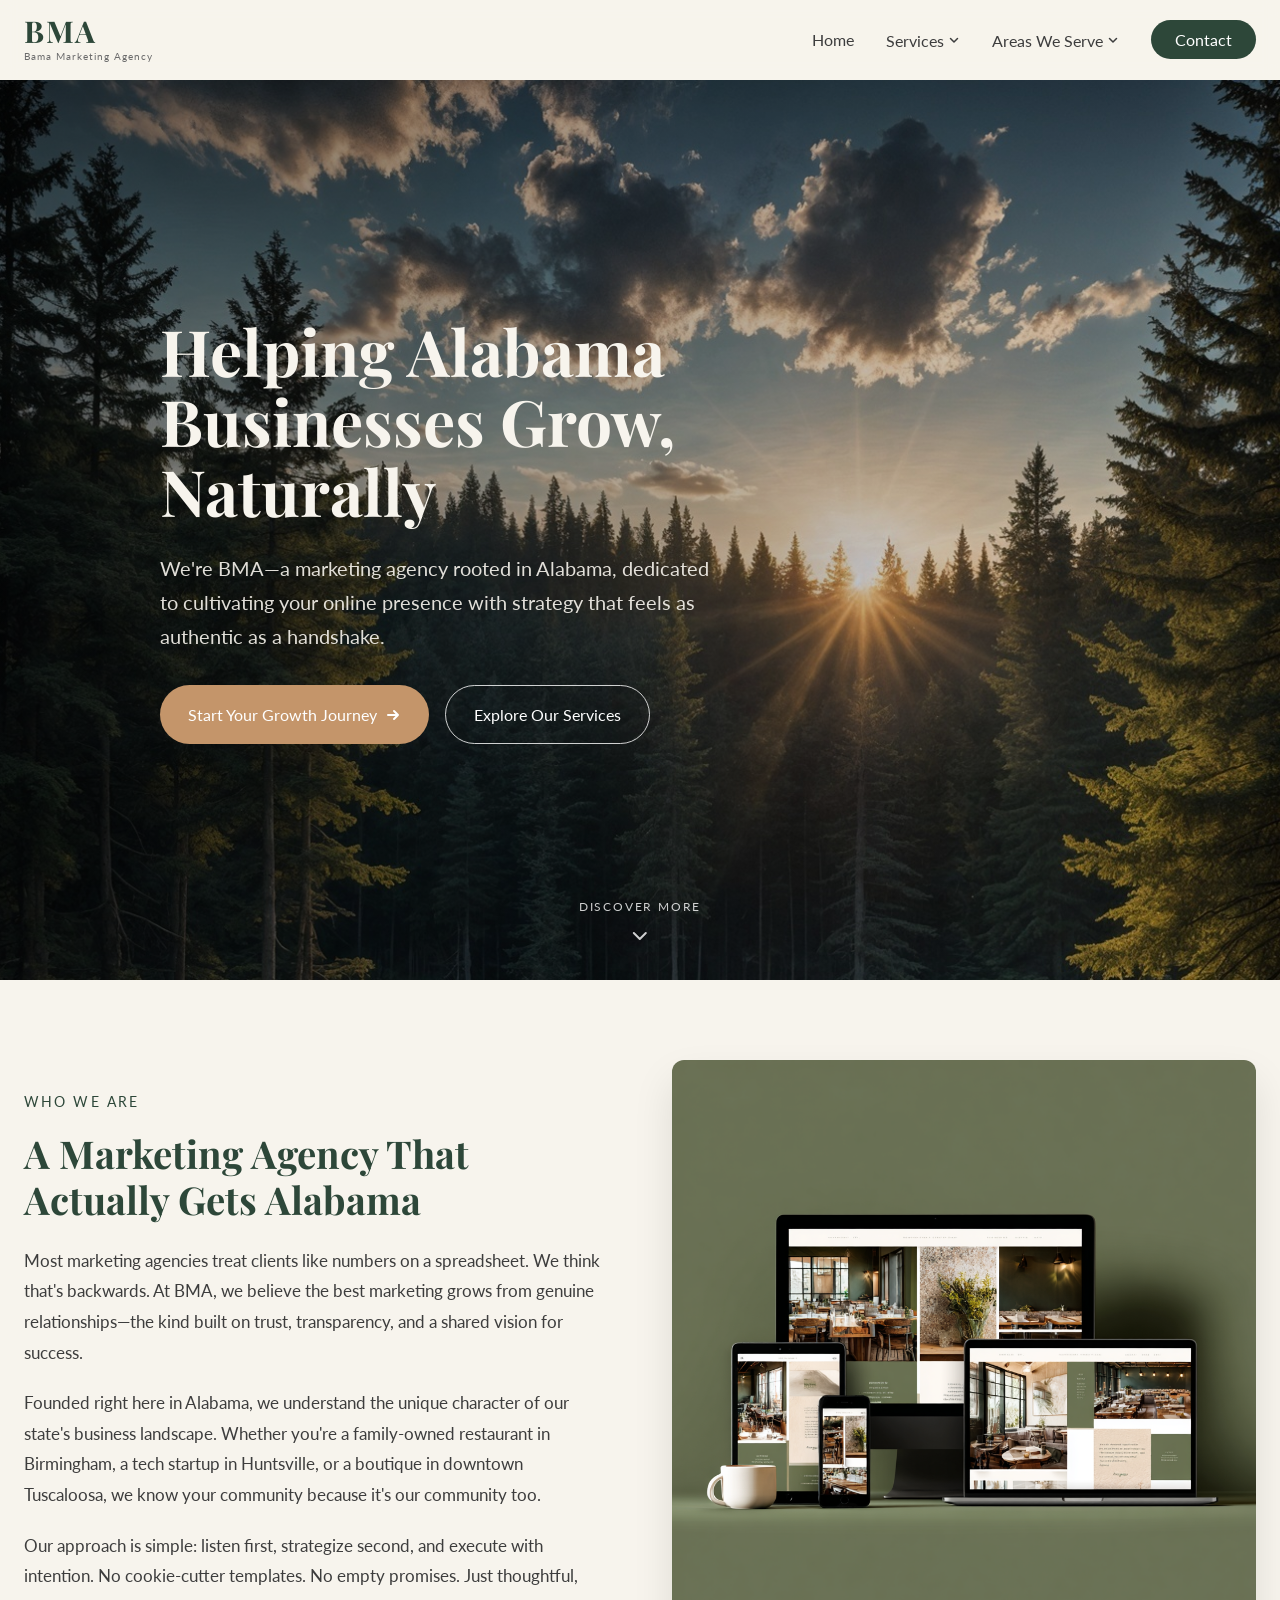
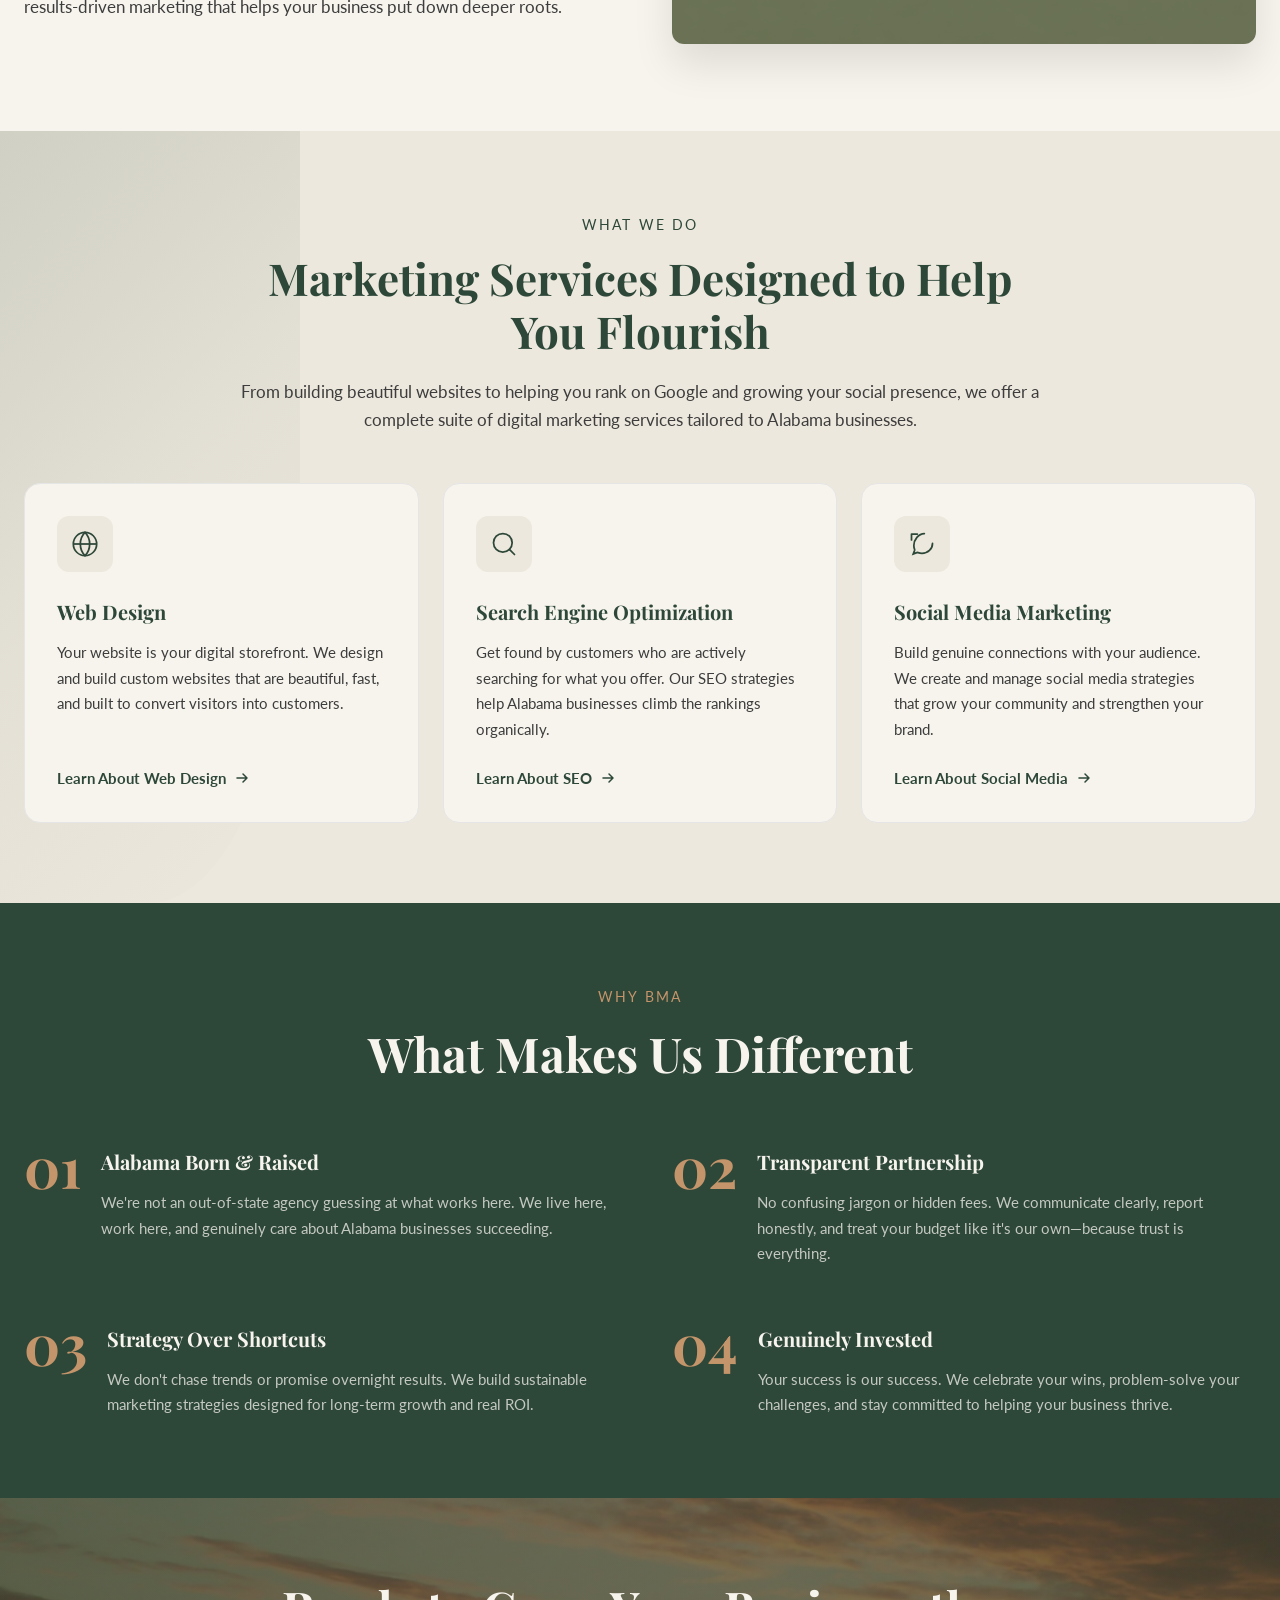
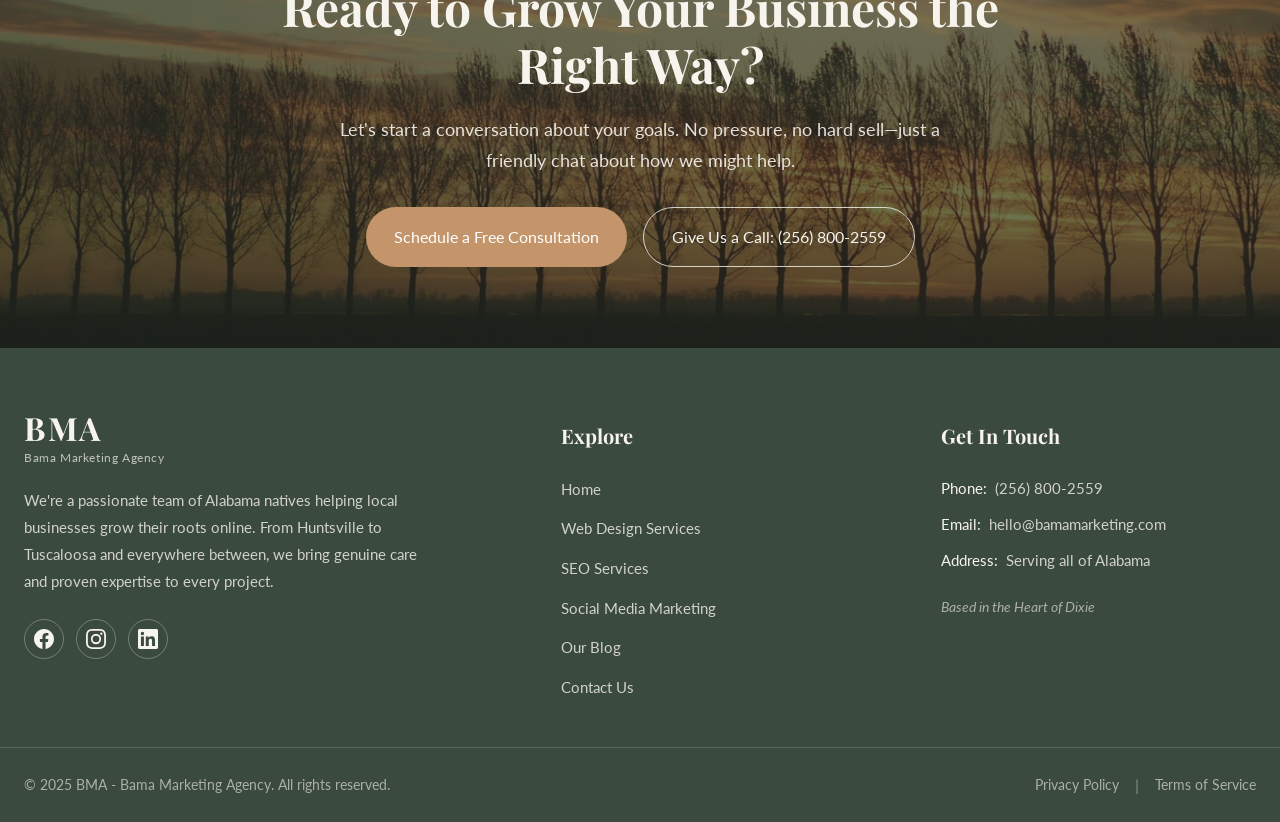
==== commit 82f02138: "Merge pull request #5 from carl641/claude/create-footer-DoKyu Remove About and Blog links from navig" ====
--- a/index.html
+++ b/index.html
@@ -13,15 +13,14 @@
   <nav class="main-nav">
     <div class="container">
       <!-- Logo -->
-      <a href="index.html" class="logo">
+      <a href="/" class="logo">
         <span class="logo-text">BMA</span>
         <span class="logo-subtext">Bama Marketing Agency</span>
       </a>
 
       <!-- Desktop Navigation -->
       <ul class="nav-links">
-        <li><a href="index.html" class="nav-link">Home</a></li>
-        <li><a href="about.html" class="nav-link">About</a></li>
+        <li><a href="/" class="nav-link">Home</a></li>
 
         <!-- Services Dropdown -->
         <li class="dropdown">
@@ -32,9 +31,9 @@
             </svg>
           </button>
           <div class="dropdown-panel">
-            <a href="web-design.html" class="dropdown-link">Web Design</a>
-            <a href="seo.html" class="dropdown-link">SEO</a>
-            <a href="social-media.html" class="dropdown-link">Social Media</a>
+            <a href="/services/web-design" class="dropdown-link">Web Design</a>
+            <a href="/services/seo" class="dropdown-link">SEO</a>
+            <a href="/services/social-media" class="dropdown-link">Social Media</a>
           </div>
         </li>
 
@@ -47,15 +46,13 @@
             </svg>
           </button>
           <div class="dropdown-panel">
-            <a href="huntsville.html" class="dropdown-link">Huntsville</a>
-            <a href="birmingham.html" class="dropdown-link">Birmingham</a>
-            <a href="tuscaloosa.html" class="dropdown-link">Tuscaloosa</a>
+            <a href="/areas/huntsville" class="dropdown-link">Huntsville</a>
+            <a href="/areas/birmingham" class="dropdown-link">Birmingham</a>
+            <a href="/areas/tuscaloosa" class="dropdown-link">Tuscaloosa</a>
           </div>
         </li>
 
-        <li><a href="blog.html" class="nav-link">Blog</a></li>
-
-        <li><a href="contact.html" class="contact-btn">Contact</a></li>
+        <li><a href="/contact" class="contact-btn">Contact</a></li>
       </ul>
 
       <!-- Mobile Menu Toggle -->
@@ -71,8 +68,7 @@
 
   <!-- Mobile Menu Overlay -->
   <div class="mobile-menu">
-    <a href="index.html" class="mobile-nav-link">Home</a>
-    <a href="about.html" class="mobile-nav-link">About</a>
+    <a href="/" class="mobile-nav-link">Home</a>
 
     <!-- Mobile Services Accordion -->
     <div class="mobile-accordion">
@@ -83,9 +79,9 @@
         </svg>
       </button>
       <div class="mobile-accordion-content">
-        <a href="web-design.html" class="mobile-accordion-link">Web Design</a>
-        <a href="seo.html" class="mobile-accordion-link">SEO</a>
-        <a href="social-media.html" class="mobile-accordion-link">Social Media</a>
+        <a href="/services/web-design" class="mobile-accordion-link">Web Design</a>
+        <a href="/services/seo" class="mobile-accordion-link">SEO</a>
+        <a href="/services/social-media" class="mobile-accordion-link">Social Media</a>
       </div>
     </div>
 
@@ -98,15 +94,13 @@
         </svg>
       </button>
       <div class="mobile-accordion-content">
-        <a href="huntsville.html" class="mobile-accordion-link">Huntsville</a>
-        <a href="birmingham.html" class="mobile-accordion-link">Birmingham</a>
-        <a href="tuscaloosa.html" class="mobile-accordion-link">Tuscaloosa</a>
-      </div>
-    </div>
-
-    <a href="blog.html" class="mobile-nav-link">Blog</a>
-
-    <a href="contact.html" class="mobile-contact-btn">Contact</a>
+        <a href="/areas/huntsville" class="mobile-accordion-link">Huntsville</a>
+        <a href="/areas/birmingham" class="mobile-accordion-link">Birmingham</a>
+        <a href="/areas/tuscaloosa" class="mobile-accordion-link">Tuscaloosa</a>
+      </div>
+    </div>
+
+    <a href="/contact" class="mobile-contact-btn">Contact</a>
   </div>
 
   <!-- Main Content -->
@@ -121,13 +115,13 @@
         <h1 class="hero-title">Helping Alabama Businesses Grow, Naturally</h1>
         <p class="hero-subtitle">We're BMA—a marketing agency rooted in Alabama, dedicated to cultivating your online presence with strategy that feels as authentic as a handshake.</p>
         <div class="hero-buttons">
-          <a href="contact.html" class="btn btn-primary">
+          <a href="/contact" class="btn btn-primary">
             Start Your Growth Journey
             <svg width="16" height="16" viewBox="0 0 16 16" fill="none" xmlns="http://www.w3.org/2000/svg">
               <path d="M3 8H13M13 8L9 4M13 8L9 12" stroke="currentColor" stroke-width="2" stroke-linecap="round" stroke-linejoin="round"/>
             </svg>
           </a>
-          <a href="web-design.html" class="btn btn-outline">Explore Our Services</a>
+          <a href="/services" class="btn btn-outline">Explore Our Services</a>
         </div>
       </div>
       <div class="hero-scroll-indicator">
@@ -178,7 +172,7 @@
             </div>
             <h3 class="service-title">Web Design</h3>
             <p class="service-description">Your website is your digital storefront. We design and build custom websites that are beautiful, fast, and built to convert visitors into customers.</p>
-            <a href="web-design.html" class="service-link">
+            <a href="/services/web-design" class="service-link">
               Learn About Web Design
               <svg width="16" height="16" viewBox="0 0 16 16" fill="none" xmlns="http://www.w3.org/2000/svg">
                 <path d="M3 8H13M13 8L9 4M13 8L9 12" stroke="currentColor" stroke-width="1.5" stroke-linecap="round" stroke-linejoin="round"/>
@@ -196,7 +190,7 @@
             </div>
             <h3 class="service-title">Search Engine Optimization</h3>
             <p class="service-description">Get found by customers who are actively searching for what you offer. Our SEO strategies help Alabama businesses climb the rankings organically.</p>
-            <a href="seo.html" class="service-link">
+            <a href="/services/seo" class="service-link">
               Learn About SEO
               <svg width="16" height="16" viewBox="0 0 16 16" fill="none" xmlns="http://www.w3.org/2000/svg">
                 <path d="M3 8H13M13 8L9 4M13 8L9 12" stroke="currentColor" stroke-width="1.5" stroke-linecap="round" stroke-linejoin="round"/>
@@ -214,7 +208,7 @@
             </div>
             <h3 class="service-title">Social Media Marketing</h3>
             <p class="service-description">Build genuine connections with your audience. We create and manage social media strategies that grow your community and strengthen your brand.</p>
-            <a href="social-media.html" class="service-link">
+            <a href="/services/social-media" class="service-link">
               Learn About Social Media
               <svg width="16" height="16" viewBox="0 0 16 16" fill="none" xmlns="http://www.w3.org/2000/svg">
                 <path d="M3 8H13M13 8L9 4M13 8L9 12" stroke="currentColor" stroke-width="1.5" stroke-linecap="round" stroke-linejoin="round"/>
@@ -283,7 +277,7 @@
         <h2 class="consultation-title">Ready to Grow Your Business the Right Way?</h2>
         <p class="consultation-subtitle">Let's start a conversation about your goals. No pressure, no hard sell—just a friendly chat about how we might help.</p>
         <div class="consultation-buttons">
-          <a href="contact.html" class="btn btn-primary">Schedule a Free Consultation</a>
+          <a href="/contact" class="btn btn-primary">Schedule a Free Consultation</a>
           <a href="tel:2568002559" class="btn btn-outline-light">Give Us a Call: (256) 800-2559</a>
         </div>
       </div>
@@ -296,7 +290,7 @@
       <div class="footer-content">
         <!-- Brand Column -->
         <div class="footer-brand">
-          <a href="index.html" class="footer-logo">
+          <a href="/" class="footer-logo">
             <span class="footer-logo-text">BMA</span>
             <span class="footer-logo-subtext">Bama Marketing Agency</span>
           </a>
@@ -324,12 +318,12 @@
         <div class="footer-nav">
           <h4 class="footer-heading">Explore</h4>
           <ul class="footer-links">
-            <li><a href="index.html">Home</a></li>
-            <li><a href="web-design.html">Web Design Services</a></li>
-            <li><a href="seo.html">SEO Services</a></li>
-            <li><a href="social-media.html">Social Media Marketing</a></li>
-            <li><a href="blog.html">Our Blog</a></li>
-            <li><a href="contact.html">Contact Us</a></li>
+            <li><a href="/">Home</a></li>
+            <li><a href="/services/web-design">Web Design Services</a></li>
+            <li><a href="/services/seo">SEO Services</a></li>
+            <li><a href="/services/social-media">Social Media Marketing</a></li>
+            <li><a href="/blog">Our Blog</a></li>
+            <li><a href="/contact">Contact Us</a></li>
           </ul>
         </div>
 
@@ -360,9 +354,9 @@
       <div class="footer-bottom-container">
         <p class="footer-copyright">&copy; 2025 BMA - Bama Marketing Agency. All rights reserved.</p>
         <div class="footer-legal">
-          <a href="privacy.html">Privacy Policy</a>
+          <a href="/privacy">Privacy Policy</a>
           <span class="footer-divider">|</span>
-          <a href="terms.html">Terms of Service</a>
+          <a href="/terms">Terms of Service</a>
         </div>
       </div>
     </div>
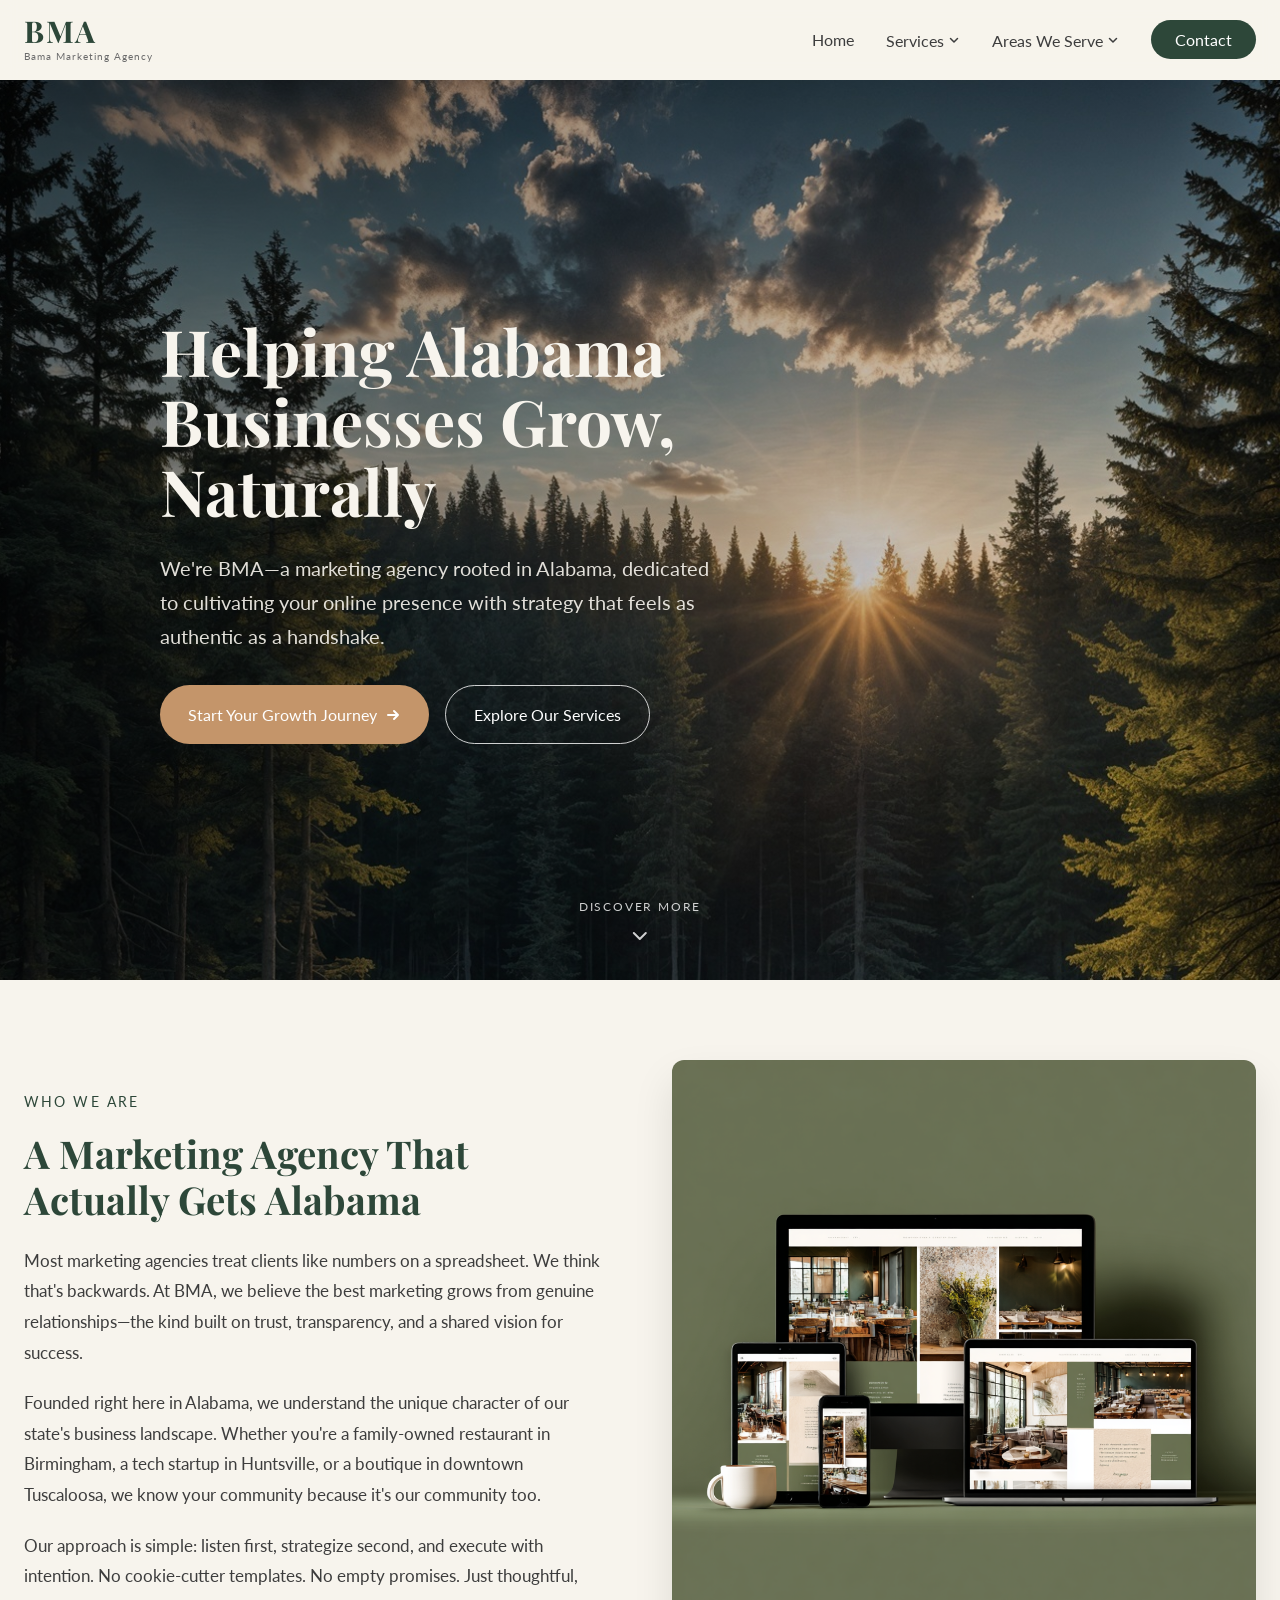
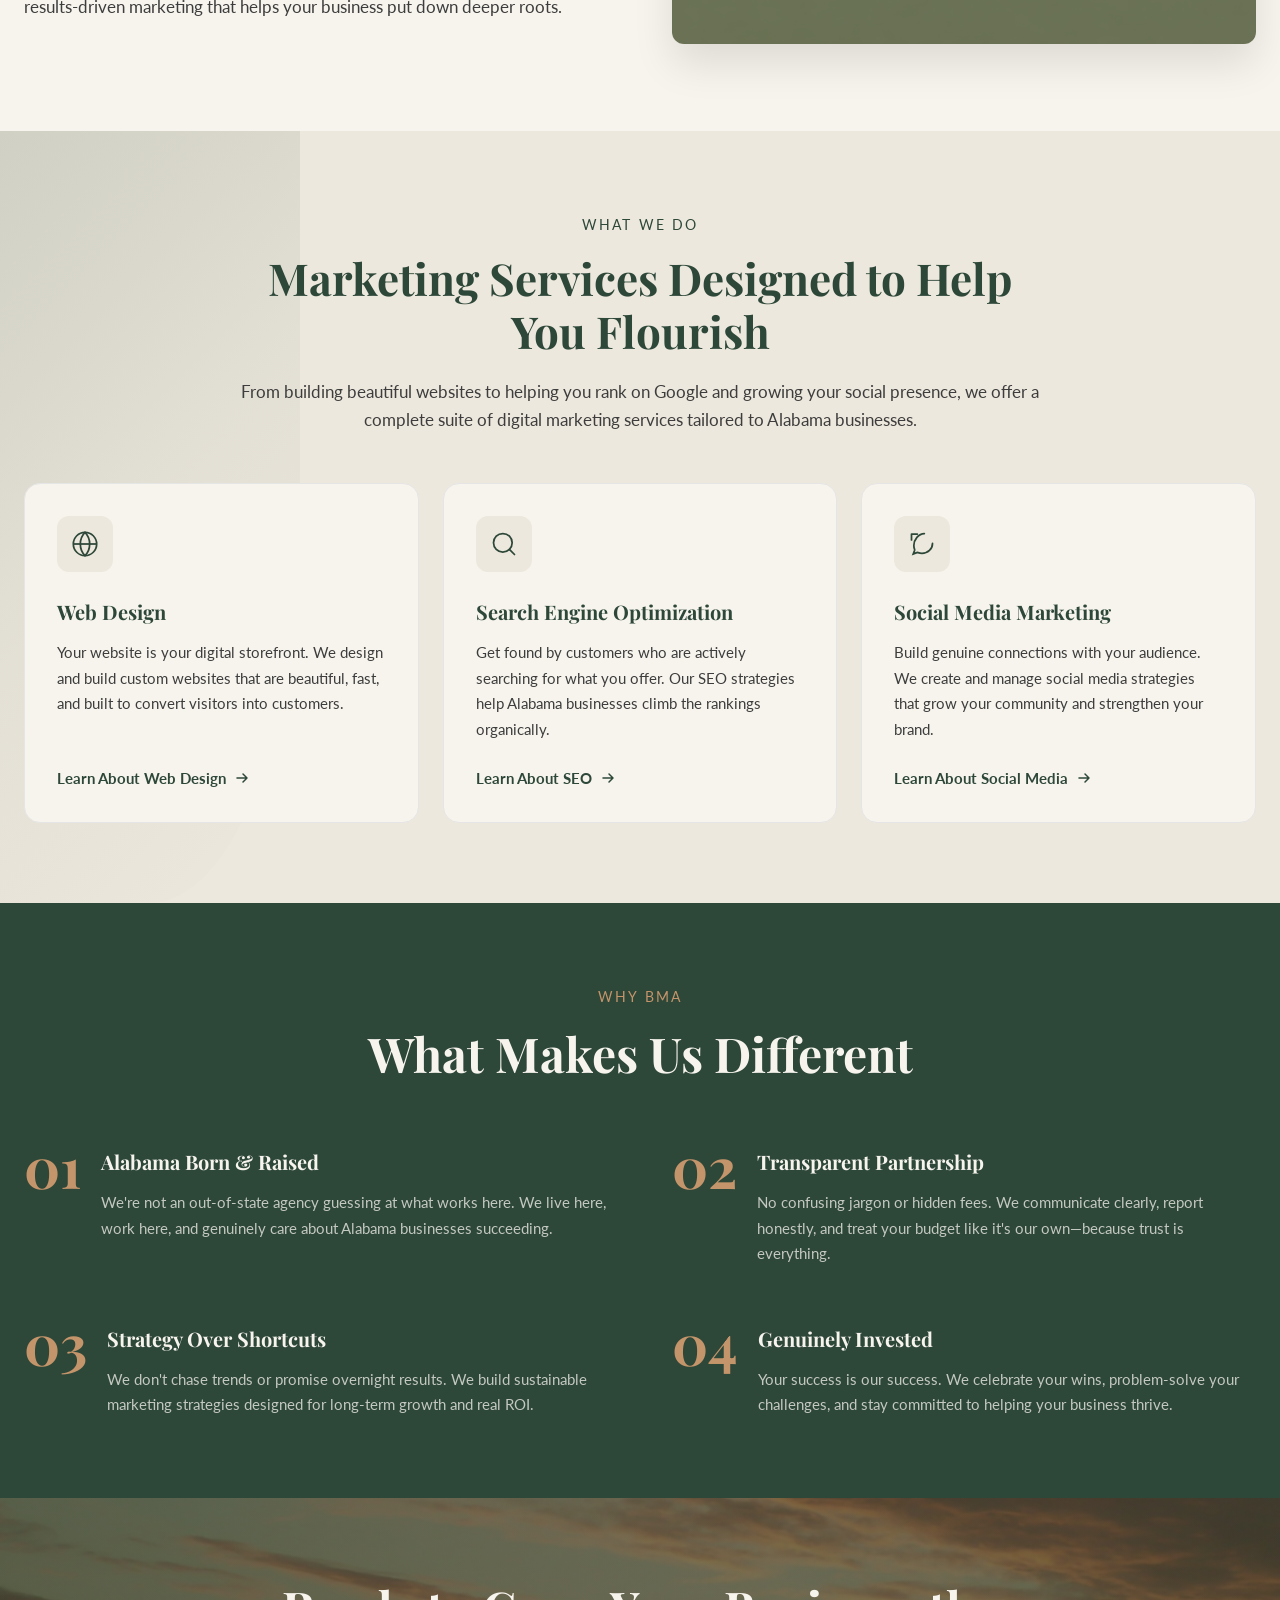
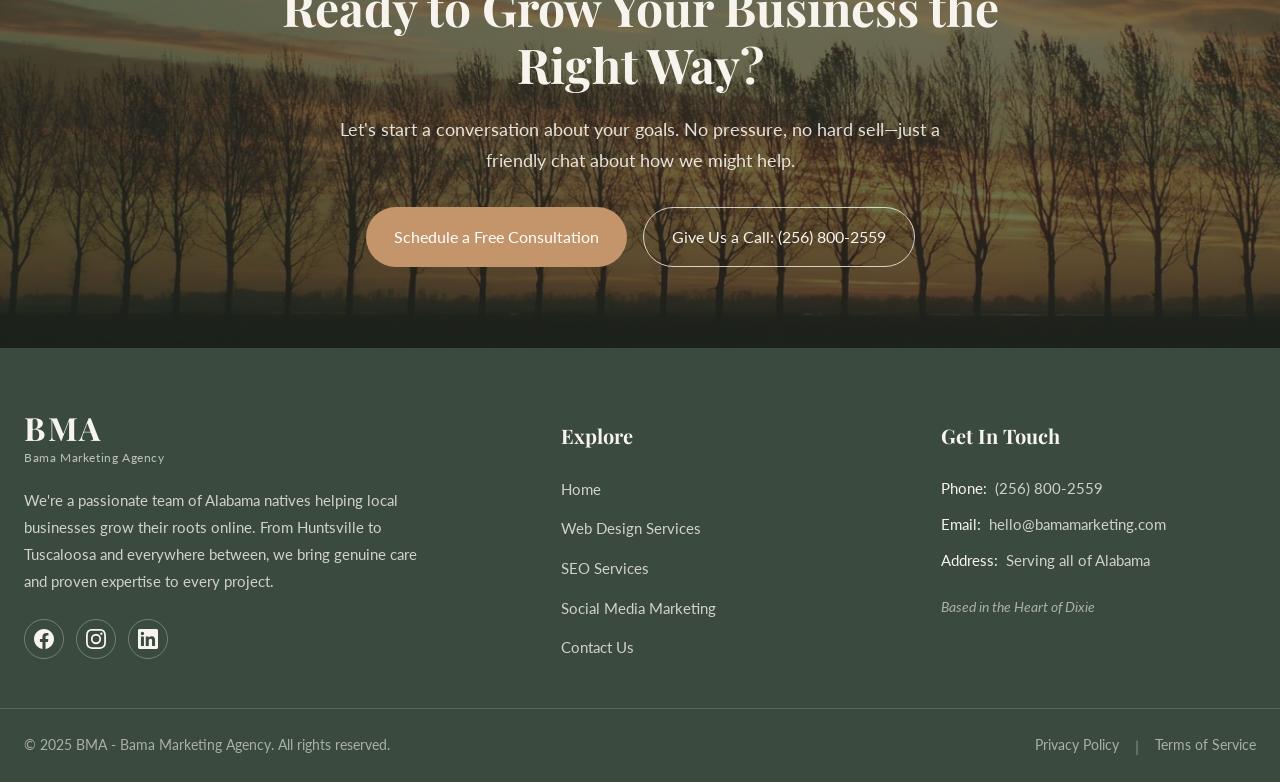
==== commit 686a7587: "Remove About and Blog pages and navigation links" ====
--- a/index.html
+++ b/index.html
@@ -13,14 +13,14 @@
   <nav class="main-nav">
     <div class="container">
       <!-- Logo -->
-      <a href="/" class="logo">
+      <a href="index.html" class="logo">
         <span class="logo-text">BMA</span>
         <span class="logo-subtext">Bama Marketing Agency</span>
       </a>
 
       <!-- Desktop Navigation -->
       <ul class="nav-links">
-        <li><a href="/" class="nav-link">Home</a></li>
+        <li><a href="index.html" class="nav-link">Home</a></li>
 
         <!-- Services Dropdown -->
         <li class="dropdown">
@@ -31,9 +31,9 @@
             </svg>
           </button>
           <div class="dropdown-panel">
-            <a href="/services/web-design" class="dropdown-link">Web Design</a>
-            <a href="/services/seo" class="dropdown-link">SEO</a>
-            <a href="/services/social-media" class="dropdown-link">Social Media</a>
+            <a href="web-design.html" class="dropdown-link">Web Design</a>
+            <a href="seo.html" class="dropdown-link">SEO</a>
+            <a href="social-media.html" class="dropdown-link">Social Media</a>
           </div>
         </li>
 
@@ -46,13 +46,14 @@
             </svg>
           </button>
           <div class="dropdown-panel">
-            <a href="/areas/huntsville" class="dropdown-link">Huntsville</a>
-            <a href="/areas/birmingham" class="dropdown-link">Birmingham</a>
-            <a href="/areas/tuscaloosa" class="dropdown-link">Tuscaloosa</a>
+            <a href="huntsville.html" class="dropdown-link">Huntsville</a>
+            <a href="birmingham.html" class="dropdown-link">Birmingham</a>
+            <a href="tuscaloosa.html" class="dropdown-link">Tuscaloosa</a>
           </div>
         </li>
 
-        <li><a href="/contact" class="contact-btn">Contact</a></li>
+
+        <li><a href="contact.html" class="contact-btn">Contact</a></li>
       </ul>
 
       <!-- Mobile Menu Toggle -->
@@ -68,7 +69,7 @@
 
   <!-- Mobile Menu Overlay -->
   <div class="mobile-menu">
-    <a href="/" class="mobile-nav-link">Home</a>
+    <a href="index.html" class="mobile-nav-link">Home</a>
 
     <!-- Mobile Services Accordion -->
     <div class="mobile-accordion">
@@ -79,9 +80,9 @@
         </svg>
       </button>
       <div class="mobile-accordion-content">
-        <a href="/services/web-design" class="mobile-accordion-link">Web Design</a>
-        <a href="/services/seo" class="mobile-accordion-link">SEO</a>
-        <a href="/services/social-media" class="mobile-accordion-link">Social Media</a>
+        <a href="web-design.html" class="mobile-accordion-link">Web Design</a>
+        <a href="seo.html" class="mobile-accordion-link">SEO</a>
+        <a href="social-media.html" class="mobile-accordion-link">Social Media</a>
       </div>
     </div>
 
@@ -94,13 +95,14 @@
         </svg>
       </button>
       <div class="mobile-accordion-content">
-        <a href="/areas/huntsville" class="mobile-accordion-link">Huntsville</a>
-        <a href="/areas/birmingham" class="mobile-accordion-link">Birmingham</a>
-        <a href="/areas/tuscaloosa" class="mobile-accordion-link">Tuscaloosa</a>
-      </div>
-    </div>
-
-    <a href="/contact" class="mobile-contact-btn">Contact</a>
+        <a href="huntsville.html" class="mobile-accordion-link">Huntsville</a>
+        <a href="birmingham.html" class="mobile-accordion-link">Birmingham</a>
+        <a href="tuscaloosa.html" class="mobile-accordion-link">Tuscaloosa</a>
+      </div>
+    </div>
+
+
+    <a href="contact.html" class="mobile-contact-btn">Contact</a>
   </div>
 
   <!-- Main Content -->
@@ -115,13 +117,13 @@
         <h1 class="hero-title">Helping Alabama Businesses Grow, Naturally</h1>
         <p class="hero-subtitle">We're BMA—a marketing agency rooted in Alabama, dedicated to cultivating your online presence with strategy that feels as authentic as a handshake.</p>
         <div class="hero-buttons">
-          <a href="/contact" class="btn btn-primary">
+          <a href="contact.html" class="btn btn-primary">
             Start Your Growth Journey
             <svg width="16" height="16" viewBox="0 0 16 16" fill="none" xmlns="http://www.w3.org/2000/svg">
               <path d="M3 8H13M13 8L9 4M13 8L9 12" stroke="currentColor" stroke-width="2" stroke-linecap="round" stroke-linejoin="round"/>
             </svg>
           </a>
-          <a href="/services" class="btn btn-outline">Explore Our Services</a>
+          <a href="web-design.html" class="btn btn-outline">Explore Our Services</a>
         </div>
       </div>
       <div class="hero-scroll-indicator">
@@ -172,7 +174,7 @@
             </div>
             <h3 class="service-title">Web Design</h3>
             <p class="service-description">Your website is your digital storefront. We design and build custom websites that are beautiful, fast, and built to convert visitors into customers.</p>
-            <a href="/services/web-design" class="service-link">
+            <a href="web-design.html" class="service-link">
               Learn About Web Design
               <svg width="16" height="16" viewBox="0 0 16 16" fill="none" xmlns="http://www.w3.org/2000/svg">
                 <path d="M3 8H13M13 8L9 4M13 8L9 12" stroke="currentColor" stroke-width="1.5" stroke-linecap="round" stroke-linejoin="round"/>
@@ -190,7 +192,7 @@
             </div>
             <h3 class="service-title">Search Engine Optimization</h3>
             <p class="service-description">Get found by customers who are actively searching for what you offer. Our SEO strategies help Alabama businesses climb the rankings organically.</p>
-            <a href="/services/seo" class="service-link">
+            <a href="seo.html" class="service-link">
               Learn About SEO
               <svg width="16" height="16" viewBox="0 0 16 16" fill="none" xmlns="http://www.w3.org/2000/svg">
                 <path d="M3 8H13M13 8L9 4M13 8L9 12" stroke="currentColor" stroke-width="1.5" stroke-linecap="round" stroke-linejoin="round"/>
@@ -208,7 +210,7 @@
             </div>
             <h3 class="service-title">Social Media Marketing</h3>
             <p class="service-description">Build genuine connections with your audience. We create and manage social media strategies that grow your community and strengthen your brand.</p>
-            <a href="/services/social-media" class="service-link">
+            <a href="social-media.html" class="service-link">
               Learn About Social Media
               <svg width="16" height="16" viewBox="0 0 16 16" fill="none" xmlns="http://www.w3.org/2000/svg">
                 <path d="M3 8H13M13 8L9 4M13 8L9 12" stroke="currentColor" stroke-width="1.5" stroke-linecap="round" stroke-linejoin="round"/>
@@ -277,7 +279,7 @@
         <h2 class="consultation-title">Ready to Grow Your Business the Right Way?</h2>
         <p class="consultation-subtitle">Let's start a conversation about your goals. No pressure, no hard sell—just a friendly chat about how we might help.</p>
         <div class="consultation-buttons">
-          <a href="/contact" class="btn btn-primary">Schedule a Free Consultation</a>
+          <a href="contact.html" class="btn btn-primary">Schedule a Free Consultation</a>
           <a href="tel:2568002559" class="btn btn-outline-light">Give Us a Call: (256) 800-2559</a>
         </div>
       </div>
@@ -290,7 +292,7 @@
       <div class="footer-content">
         <!-- Brand Column -->
         <div class="footer-brand">
-          <a href="/" class="footer-logo">
+          <a href="index.html" class="footer-logo">
             <span class="footer-logo-text">BMA</span>
             <span class="footer-logo-subtext">Bama Marketing Agency</span>
           </a>
@@ -318,12 +320,11 @@
         <div class="footer-nav">
           <h4 class="footer-heading">Explore</h4>
           <ul class="footer-links">
-            <li><a href="/">Home</a></li>
-            <li><a href="/services/web-design">Web Design Services</a></li>
-            <li><a href="/services/seo">SEO Services</a></li>
-            <li><a href="/services/social-media">Social Media Marketing</a></li>
-            <li><a href="/blog">Our Blog</a></li>
-            <li><a href="/contact">Contact Us</a></li>
+            <li><a href="index.html">Home</a></li>
+            <li><a href="web-design.html">Web Design Services</a></li>
+            <li><a href="seo.html">SEO Services</a></li>
+            <li><a href="social-media.html">Social Media Marketing</a></li>
+            <li><a href="contact.html">Contact Us</a></li>
           </ul>
         </div>
 
@@ -354,9 +355,9 @@
       <div class="footer-bottom-container">
         <p class="footer-copyright">&copy; 2025 BMA - Bama Marketing Agency. All rights reserved.</p>
         <div class="footer-legal">
-          <a href="/privacy">Privacy Policy</a>
+          <a href="privacy.html">Privacy Policy</a>
           <span class="footer-divider">|</span>
-          <a href="/terms">Terms of Service</a>
+          <a href="terms.html">Terms of Service</a>
         </div>
       </div>
     </div>
--- a/styles.css
+++ b/styles.css
@@ -1714,3 +1714,744 @@
   max-width: 600px;
   margin: 0 auto;
 }
+
+/* ===================================
+   Service Intro Stats (SEO Page)
+   =================================== */
+
+.service-intro-stats {
+  order: 1;
+  display: flex;
+  flex-direction: column;
+  gap: 2rem;
+  background-color: var(--warm-cream);
+  padding: 2.5rem;
+  border-radius: 16px;
+  box-shadow: 0 10px 30px rgba(0, 0, 0, 0.08);
+}
+
+@media (min-width: 1024px) {
+  .service-intro-stats {
+    order: 2;
+  }
+}
+
+.stat-item {
+  text-align: center;
+  padding-bottom: 2rem;
+  border-bottom: 1px solid var(--border-color);
+}
+
+.stat-item:last-child {
+  padding-bottom: 0;
+  border-bottom: none;
+}
+
+.stat-number {
+  display: block;
+  font-family: var(--font-heading);
+  font-size: clamp(2.5rem, 5vw, 3.5rem);
+  font-weight: 700;
+  color: var(--terracotta);
+  line-height: 1;
+  margin-bottom: 0.5rem;
+}
+
+.stat-label {
+  display: block;
+  font-family: var(--font-body);
+  font-size: 0.9375rem;
+  line-height: 1.5;
+  color: var(--charcoal-brown);
+}
+
+/* ===================================
+   Included Categories (SEO Page)
+   =================================== */
+
+.included-categories {
+  display: grid;
+  grid-template-columns: 1fr;
+  gap: 2rem;
+}
+
+@media (min-width: 768px) {
+  .included-categories {
+    grid-template-columns: repeat(2, 1fr);
+    gap: 2.5rem;
+  }
+}
+
+.included-category {
+  background-color: rgba(247, 244, 237, 0.08);
+  border: 1px solid rgba(247, 244, 237, 0.15);
+  border-radius: 16px;
+  padding: 2rem;
+}
+
+.included-category-header {
+  display: flex;
+  align-items: center;
+  gap: 1rem;
+  margin-bottom: 1.5rem;
+}
+
+.included-category-icon {
+  flex-shrink: 0;
+  color: var(--terracotta);
+}
+
+.included-category-title {
+  font-family: var(--font-heading);
+  font-size: 1.25rem;
+  font-weight: 700;
+  color: var(--warm-cream);
+}
+
+.included-category-list {
+  display: flex;
+  flex-direction: column;
+  gap: 0.75rem;
+  list-style: none;
+  padding: 0;
+  margin: 0;
+}
+
+.included-category-list li {
+  position: relative;
+  padding-left: 1.5rem;
+  font-family: var(--font-body);
+  font-size: 0.9375rem;
+  line-height: 1.6;
+  color: rgba(247, 244, 237, 0.85);
+}
+
+.included-category-list li::before {
+  content: '';
+  position: absolute;
+  left: 0;
+  top: 0.5rem;
+  width: 6px;
+  height: 6px;
+  background-color: var(--terracotta);
+  border-radius: 50%;
+}
+
+/* ===================================
+   Pricing Period (Monthly Plans)
+   =================================== */
+
+.pricing-period {
+  font-family: var(--font-body);
+  font-size: 1rem;
+  font-weight: 400;
+  color: var(--warm-gray);
+}
+
+.pricing-card-featured .pricing-period {
+  color: rgba(247, 244, 237, 0.7);
+}
+
+/* ===================================
+   Capabilities Grid Variants
+   =================================== */
+
+.capabilities-grid-4 {
+  grid-template-columns: 1fr;
+}
+
+@media (min-width: 768px) {
+  .capabilities-grid-4 {
+    grid-template-columns: repeat(2, 1fr);
+  }
+}
+
+@media (min-width: 1024px) {
+  .capabilities-grid-4 {
+    grid-template-columns: repeat(4, 1fr);
+  }
+}
+
+.capabilities-note {
+  text-align: center;
+  font-family: var(--font-body);
+  font-size: 1rem;
+  font-style: italic;
+  color: var(--warm-gray);
+  max-width: 600px;
+  margin: 2rem auto 0;
+}
+
+/* ===================================
+   Included Category Description
+   =================================== */
+
+.included-category-description {
+  font-family: var(--font-body);
+  font-size: 0.9375rem;
+  line-height: 1.7;
+  color: rgba(247, 244, 237, 0.85);
+}
+
+.included-category-wide {
+  grid-column: 1 / -1;
+}
+
+@media (min-width: 768px) {
+  .included-category-wide {
+    max-width: 700px;
+    margin: 0 auto;
+  }
+}
+
+/* ===================================
+   Area Services Section (Location Pages)
+   =================================== */
+
+.area-services-section {
+  background-color: var(--warm-cream);
+  padding: 5rem var(--container-padding);
+}
+
+.area-services-container {
+  max-width: 1280px;
+  margin: 0 auto;
+}
+
+.area-services-header {
+  text-align: center;
+  margin-bottom: 3rem;
+}
+
+.area-services-grid {
+  display: grid;
+  grid-template-columns: 1fr;
+  gap: 2rem;
+}
+
+@media (min-width: 768px) {
+  .area-services-grid {
+    grid-template-columns: repeat(3, 1fr);
+  }
+}
+
+.area-service-card {
+  background-color: var(--light-sand);
+  border: 1px solid var(--border-color);
+  border-radius: 16px;
+  padding: 2rem;
+  text-align: center;
+  transition: box-shadow 0.3s ease, transform 0.3s ease;
+}
+
+.area-service-card:hover {
+  box-shadow: 0 10px 30px rgba(0, 0, 0, 0.08);
+  transform: translateY(-4px);
+}
+
+.area-service-icon {
+  width: 64px;
+  height: 64px;
+  display: flex;
+  align-items: center;
+  justify-content: center;
+  background-color: var(--warm-cream);
+  border-radius: 50%;
+  margin: 0 auto 1.5rem;
+  color: var(--deep-forest-green);
+}
+
+.area-service-title {
+  font-family: var(--font-heading);
+  font-size: 1.25rem;
+  font-weight: 700;
+  color: var(--deep-forest-green);
+  margin-bottom: 1rem;
+}
+
+.area-service-description {
+  font-family: var(--font-body);
+  font-size: 0.9375rem;
+  line-height: 1.7;
+  color: var(--charcoal-brown);
+  margin-bottom: 1.5rem;
+}
+
+.area-service-link {
+  display: inline-flex;
+  align-items: center;
+  gap: 0.5rem;
+  font-family: var(--font-body);
+  font-size: 0.9375rem;
+  font-weight: 700;
+  color: var(--deep-forest-green);
+  text-decoration: none;
+  transition: gap 0.2s ease;
+}
+
+.area-service-link:hover {
+  gap: 0.75rem;
+}
+
+.area-service-link svg {
+  transition: transform 0.2s ease;
+}
+
+.area-service-link:hover svg {
+  transform: translateX(2px);
+}
+
+/* ===================================
+   Locations Section (Location Pages)
+   =================================== */
+
+.locations-section {
+  background-color: var(--deep-forest-green);
+  padding: 4rem var(--container-padding);
+}
+
+.locations-container {
+  max-width: 1000px;
+  margin: 0 auto;
+  text-align: center;
+}
+
+.locations-header {
+  margin-bottom: 2rem;
+}
+
+.locations-subtitle {
+  font-family: var(--font-body);
+  font-size: 1rem;
+  line-height: 1.7;
+  color: rgba(247, 244, 237, 0.85);
+  margin-top: 0.75rem;
+}
+
+.locations-tags {
+  display: flex;
+  flex-wrap: wrap;
+  justify-content: center;
+  gap: 0.75rem;
+}
+
+.location-tag {
+  display: inline-block;
+  padding: 0.5rem 1rem;
+  background-color: rgba(247, 244, 237, 0.1);
+  border: 1px solid rgba(247, 244, 237, 0.2);
+  border-radius: 9999px;
+  font-family: var(--font-body);
+  font-size: 0.875rem;
+  color: var(--warm-cream);
+  transition: background-color 0.2s ease;
+}
+
+.location-tag:hover {
+  background-color: rgba(247, 244, 237, 0.15);
+}
+
+/* ===================================
+   Industries Section (Location Pages)
+   =================================== */
+
+.industries-section {
+  background-color: var(--light-sand);
+  padding: 5rem var(--container-padding);
+}
+
+.industries-container {
+  max-width: 1000px;
+  margin: 0 auto;
+}
+
+.industries-header {
+  text-align: center;
+  margin-bottom: 2.5rem;
+}
+
+.industries-grid {
+  display: grid;
+  grid-template-columns: 1fr;
+  gap: 1rem;
+}
+
+@media (min-width: 480px) {
+  .industries-grid {
+    grid-template-columns: repeat(2, 1fr);
+  }
+}
+
+@media (min-width: 768px) {
+  .industries-grid {
+    grid-template-columns: repeat(3, 1fr);
+    gap: 1.25rem;
+  }
+}
+
+@media (min-width: 1024px) {
+  .industries-grid {
+    grid-template-columns: repeat(5, 1fr);
+  }
+}
+
+.industry-item {
+  background-color: var(--warm-cream);
+  border: 1px solid var(--border-color);
+  border-radius: 12px;
+  padding: 1.25rem 1rem;
+  text-align: center;
+  font-family: var(--font-body);
+  font-size: 0.9375rem;
+  font-weight: 700;
+  color: var(--deep-forest-green);
+  transition: box-shadow 0.2s ease, transform 0.2s ease;
+}
+
+.industry-item:hover {
+  box-shadow: 0 4px 12px rgba(0, 0, 0, 0.06);
+  transform: translateY(-2px);
+}
+
+/* ===================================
+   Testimonial Section (Location Pages)
+   =================================== */
+
+.testimonial-section {
+  background-color: var(--warm-cream);
+  padding: 5rem var(--container-padding);
+}
+
+.testimonial-container {
+  max-width: 800px;
+  margin: 0 auto;
+}
+
+.testimonial-quote {
+  text-align: center;
+  margin: 0;
+  padding: 0;
+}
+
+.testimonial-quote p {
+  font-family: var(--font-body);
+  font-size: clamp(1.125rem, 2vw, 1.375rem);
+  font-style: italic;
+  line-height: 1.8;
+  color: var(--charcoal-brown);
+  margin-bottom: 1.5rem;
+}
+
+.testimonial-quote p::before {
+  content: '"';
+}
+
+.testimonial-quote p::after {
+  content: '"';
+}
+
+.testimonial-author {
+  font-family: var(--font-body);
+  font-size: 1rem;
+  font-style: normal;
+}
+
+.testimonial-author cite {
+  font-style: normal;
+  color: var(--deep-forest-green);
+  font-weight: 700;
+}
+
+/* ===================================
+   Contact Page Styles
+   =================================== */
+
+.contact-section {
+  background-color: var(--warm-cream);
+  padding: 5rem var(--container-padding);
+}
+
+.contact-container {
+  max-width: 1200px;
+  margin: 0 auto;
+  display: grid;
+  grid-template-columns: 1fr 1fr;
+  gap: 4rem;
+}
+
+@media (max-width: 900px) {
+  .contact-container {
+    grid-template-columns: 1fr;
+    gap: 3rem;
+  }
+}
+
+/* Contact Form */
+.contact-form-wrapper {
+  background: white;
+  padding: 2.5rem;
+  border-radius: 12px;
+  box-shadow: 0 4px 20px rgba(0, 0, 0, 0.08);
+}
+
+.contact-form-title {
+  font-family: var(--font-heading);
+  font-size: 1.75rem;
+  color: var(--charcoal-brown);
+  margin-bottom: 2rem;
+}
+
+.contact-form {
+  display: flex;
+  flex-direction: column;
+  gap: 1.25rem;
+}
+
+.form-row {
+  display: grid;
+  grid-template-columns: 1fr 1fr;
+  gap: 1.25rem;
+}
+
+@media (max-width: 600px) {
+  .form-row {
+    grid-template-columns: 1fr;
+  }
+}
+
+.form-group {
+  display: flex;
+  flex-direction: column;
+  gap: 0.5rem;
+}
+
+.form-label {
+  font-family: var(--font-body);
+  font-size: 0.9375rem;
+  font-weight: 700;
+  color: var(--charcoal-brown);
+}
+
+.form-label .required {
+  color: var(--crimson-accent);
+}
+
+.form-input,
+.form-select,
+.form-textarea {
+  font-family: var(--font-body);
+  font-size: 1rem;
+  padding: 0.875rem 1rem;
+  border: 1px solid #ddd;
+  border-radius: 8px;
+  background-color: #fafafa;
+  color: var(--charcoal-brown);
+  transition: border-color 0.2s ease, box-shadow 0.2s ease;
+}
+
+.form-input:focus,
+.form-select:focus,
+.form-textarea:focus {
+  outline: none;
+  border-color: var(--deep-forest-green);
+  box-shadow: 0 0 0 3px rgba(42, 77, 62, 0.1);
+}
+
+.form-input::placeholder,
+.form-textarea::placeholder {
+  color: #999;
+}
+
+.form-select {
+  cursor: pointer;
+  appearance: none;
+  background-image: url("data:image/svg+xml,%3Csvg width='12' height='12' viewBox='0 0 12 12' fill='none' xmlns='http://www.w3.org/2000/svg'%3E%3Cpath d='M2.5 4.5L6 8L9.5 4.5' stroke='%23666' stroke-width='1.5' stroke-linecap='round' stroke-linejoin='round'/%3E%3C/svg%3E");
+  background-repeat: no-repeat;
+  background-position: right 1rem center;
+  padding-right: 2.5rem;
+}
+
+.form-textarea {
+  resize: vertical;
+  min-height: 120px;
+}
+
+.form-submit {
+  align-self: flex-start;
+  margin-top: 0.5rem;
+}
+
+.form-note {
+  font-family: var(--font-body);
+  font-size: 0.875rem;
+  color: #666;
+  margin-top: 0.5rem;
+}
+
+/* Contact Info */
+.contact-info-wrapper {
+  display: flex;
+  flex-direction: column;
+}
+
+.contact-info-title {
+  font-family: var(--font-heading);
+  font-size: 1.75rem;
+  color: var(--charcoal-brown);
+  margin-bottom: 2rem;
+}
+
+.contact-methods {
+  display: flex;
+  flex-direction: column;
+  gap: 2rem;
+}
+
+.contact-method {
+  display: flex;
+  gap: 1rem;
+  align-items: flex-start;
+}
+
+.contact-method-icon {
+  width: 48px;
+  height: 48px;
+  background-color: var(--deep-forest-green);
+  border-radius: 50%;
+  display: flex;
+  align-items: center;
+  justify-content: center;
+  flex-shrink: 0;
+}
+
+.contact-method-icon svg {
+  color: white;
+}
+
+.contact-method-content {
+  display: flex;
+  flex-direction: column;
+  gap: 0.25rem;
+}
+
+.contact-method-label {
+  font-family: var(--font-body);
+  font-size: 1rem;
+  font-weight: 700;
+  color: var(--charcoal-brown);
+  margin: 0;
+}
+
+.contact-method-value {
+  font-family: var(--font-body);
+  font-size: 1.125rem;
+  color: var(--deep-forest-green);
+  text-decoration: none;
+  font-weight: 600;
+  transition: color 0.2s ease;
+}
+
+.contact-method-value:hover {
+  color: var(--crimson-accent);
+}
+
+.contact-method-note {
+  font-family: var(--font-body);
+  font-size: 0.875rem;
+  color: #666;
+  margin: 0;
+}
+
+.contact-method-text {
+  font-family: var(--font-body);
+  font-size: 0.9375rem;
+  color: var(--charcoal-brown);
+  line-height: 1.6;
+  margin: 0;
+}
+
+.contact-social-links {
+  display: flex;
+  gap: 0.75rem;
+  margin-top: 0.5rem;
+}
+
+/* Contact FAQ Section */
+.contact-faq-section {
+  background-color: white;
+  padding: 5rem var(--container-padding);
+}
+
+.contact-faq-container {
+  max-width: 1000px;
+  margin: 0 auto;
+}
+
+.contact-faq-title {
+  font-family: var(--font-heading);
+  font-size: clamp(1.75rem, 3vw, 2.25rem);
+  color: var(--charcoal-brown);
+  text-align: center;
+  margin-bottom: 3rem;
+}
+
+.faq-grid {
+  display: grid;
+  grid-template-columns: repeat(2, 1fr);
+  gap: 2rem;
+}
+
+@media (max-width: 768px) {
+  .faq-grid {
+    grid-template-columns: 1fr;
+  }
+}
+
+.faq-item {
+  background-color: var(--warm-cream);
+  padding: 1.5rem;
+  border-radius: 12px;
+}
+
+.faq-question {
+  font-family: var(--font-body);
+  font-size: 1.0625rem;
+  font-weight: 700;
+  color: var(--deep-forest-green);
+  margin: 0 0 0.75rem 0;
+}
+
+.faq-answer {
+  font-family: var(--font-body);
+  font-size: 0.9375rem;
+  color: var(--charcoal-brown);
+  line-height: 1.7;
+  margin: 0;
+}
+
+/* Real People Section */
+.real-people-section {
+  background-color: var(--deep-forest-green);
+  padding: 5rem var(--container-padding);
+  text-align: center;
+}
+
+.real-people-container {
+  max-width: 800px;
+  margin: 0 auto;
+}
+
+.real-people-title {
+  font-family: var(--font-heading);
+  font-size: clamp(1.75rem, 3vw, 2.25rem);
+  color: white;
+  margin-bottom: 1.5rem;
+}
+
+.real-people-text {
+  font-family: var(--font-body);
+  font-size: 1.125rem;
+  color: rgba(255, 255, 255, 0.9);
+  line-height: 1.8;
+  margin: 0;
+}
